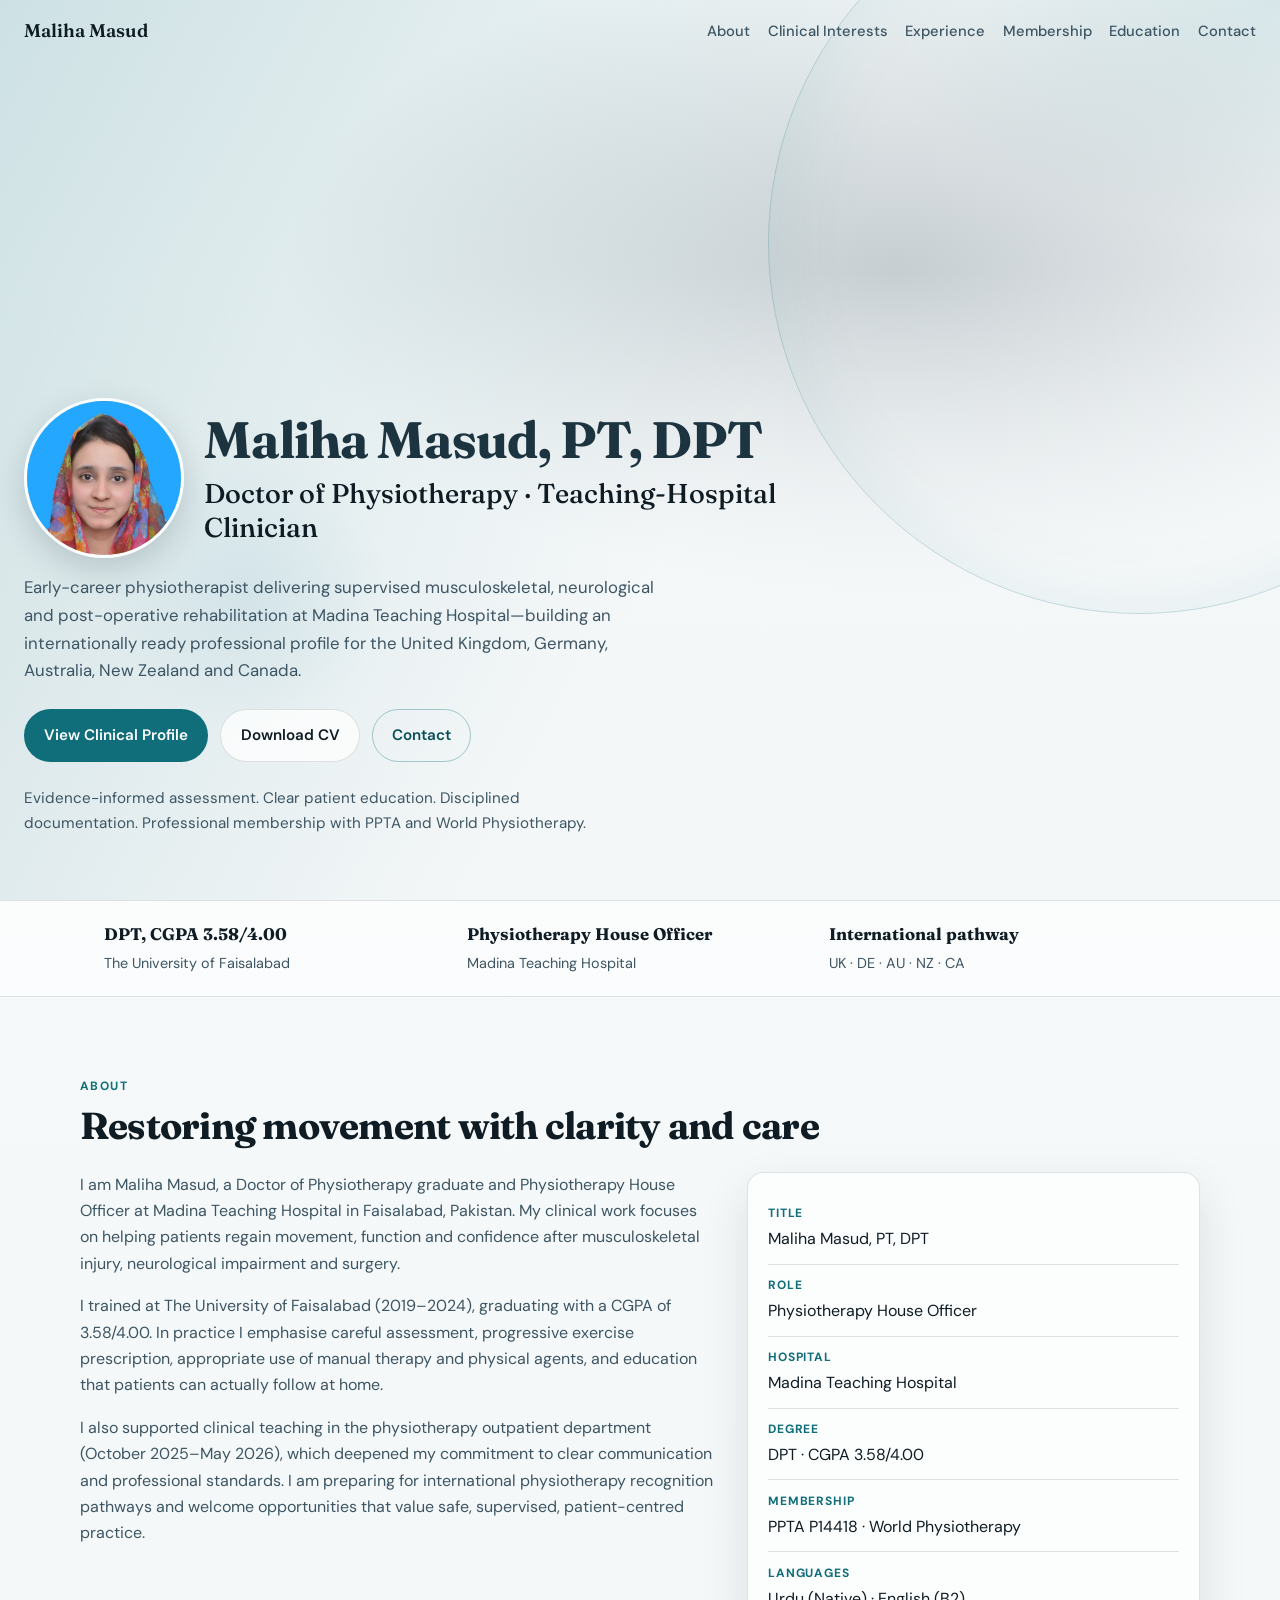
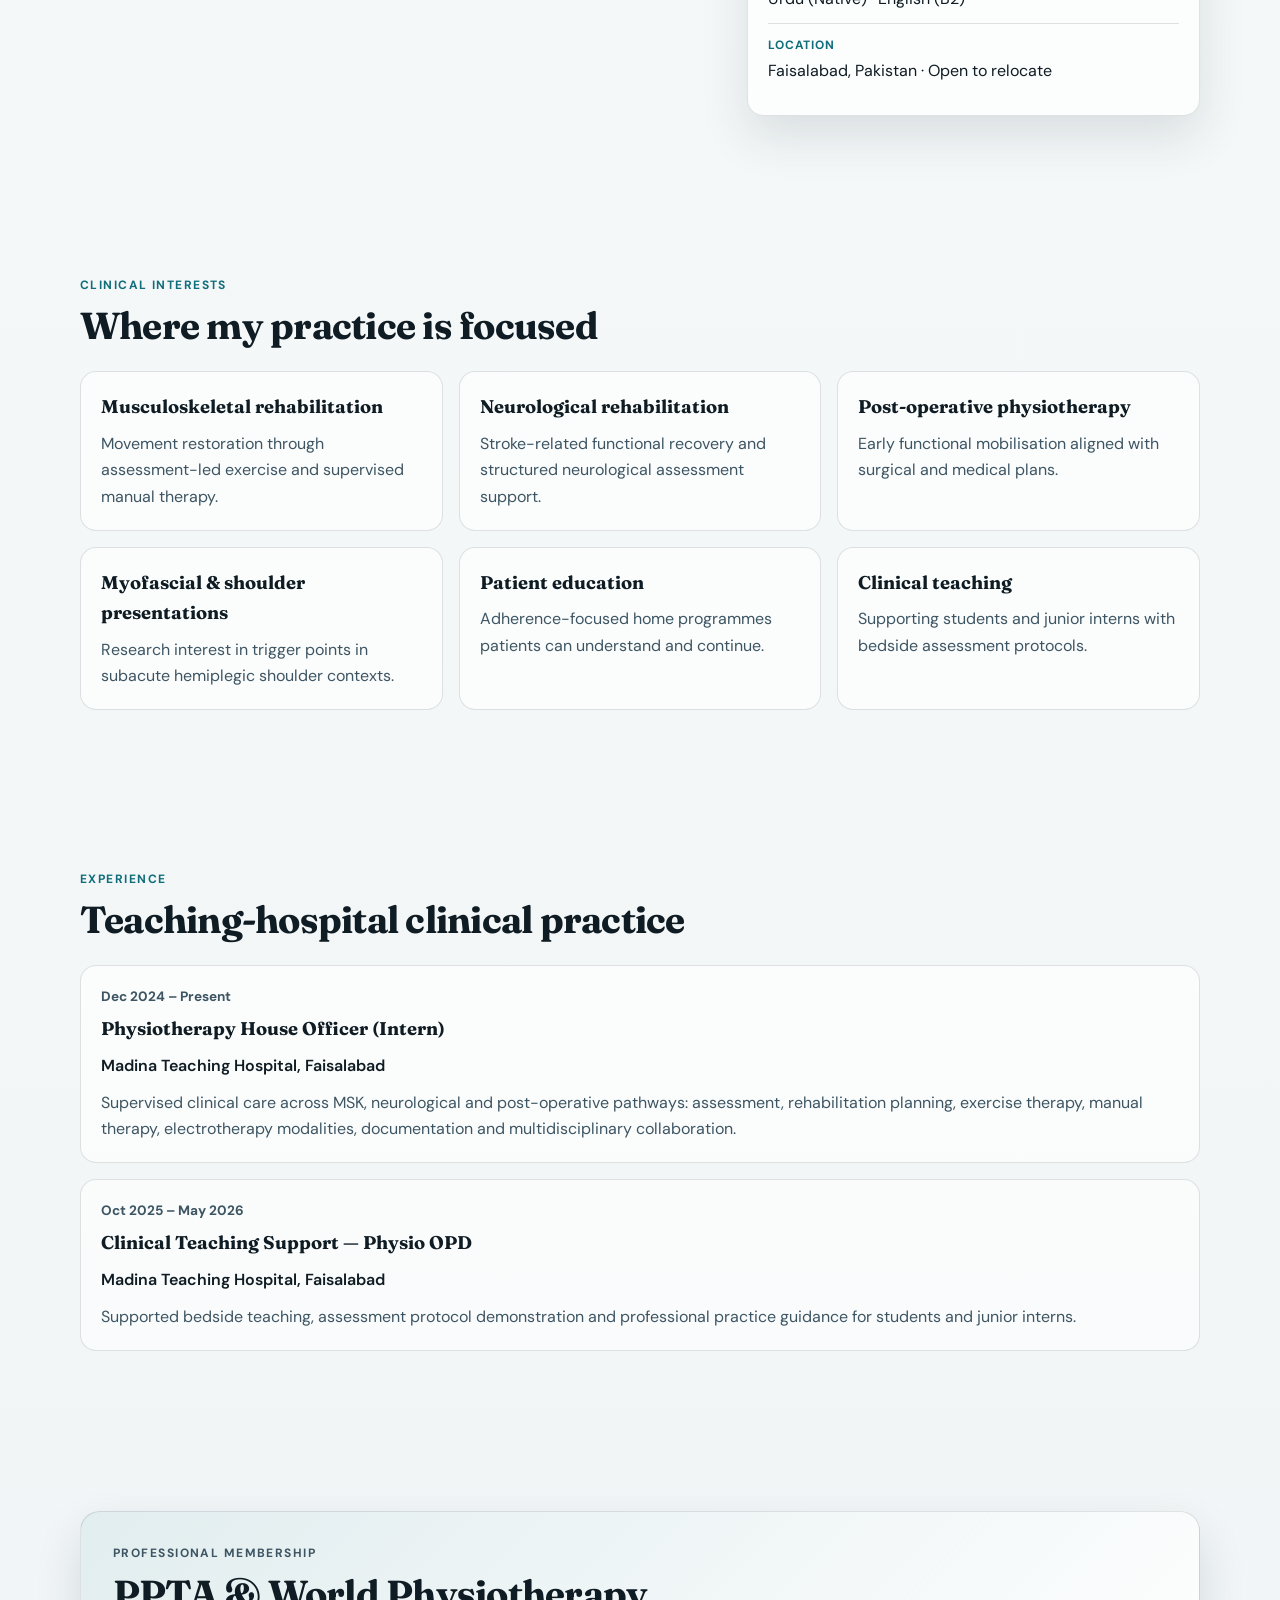
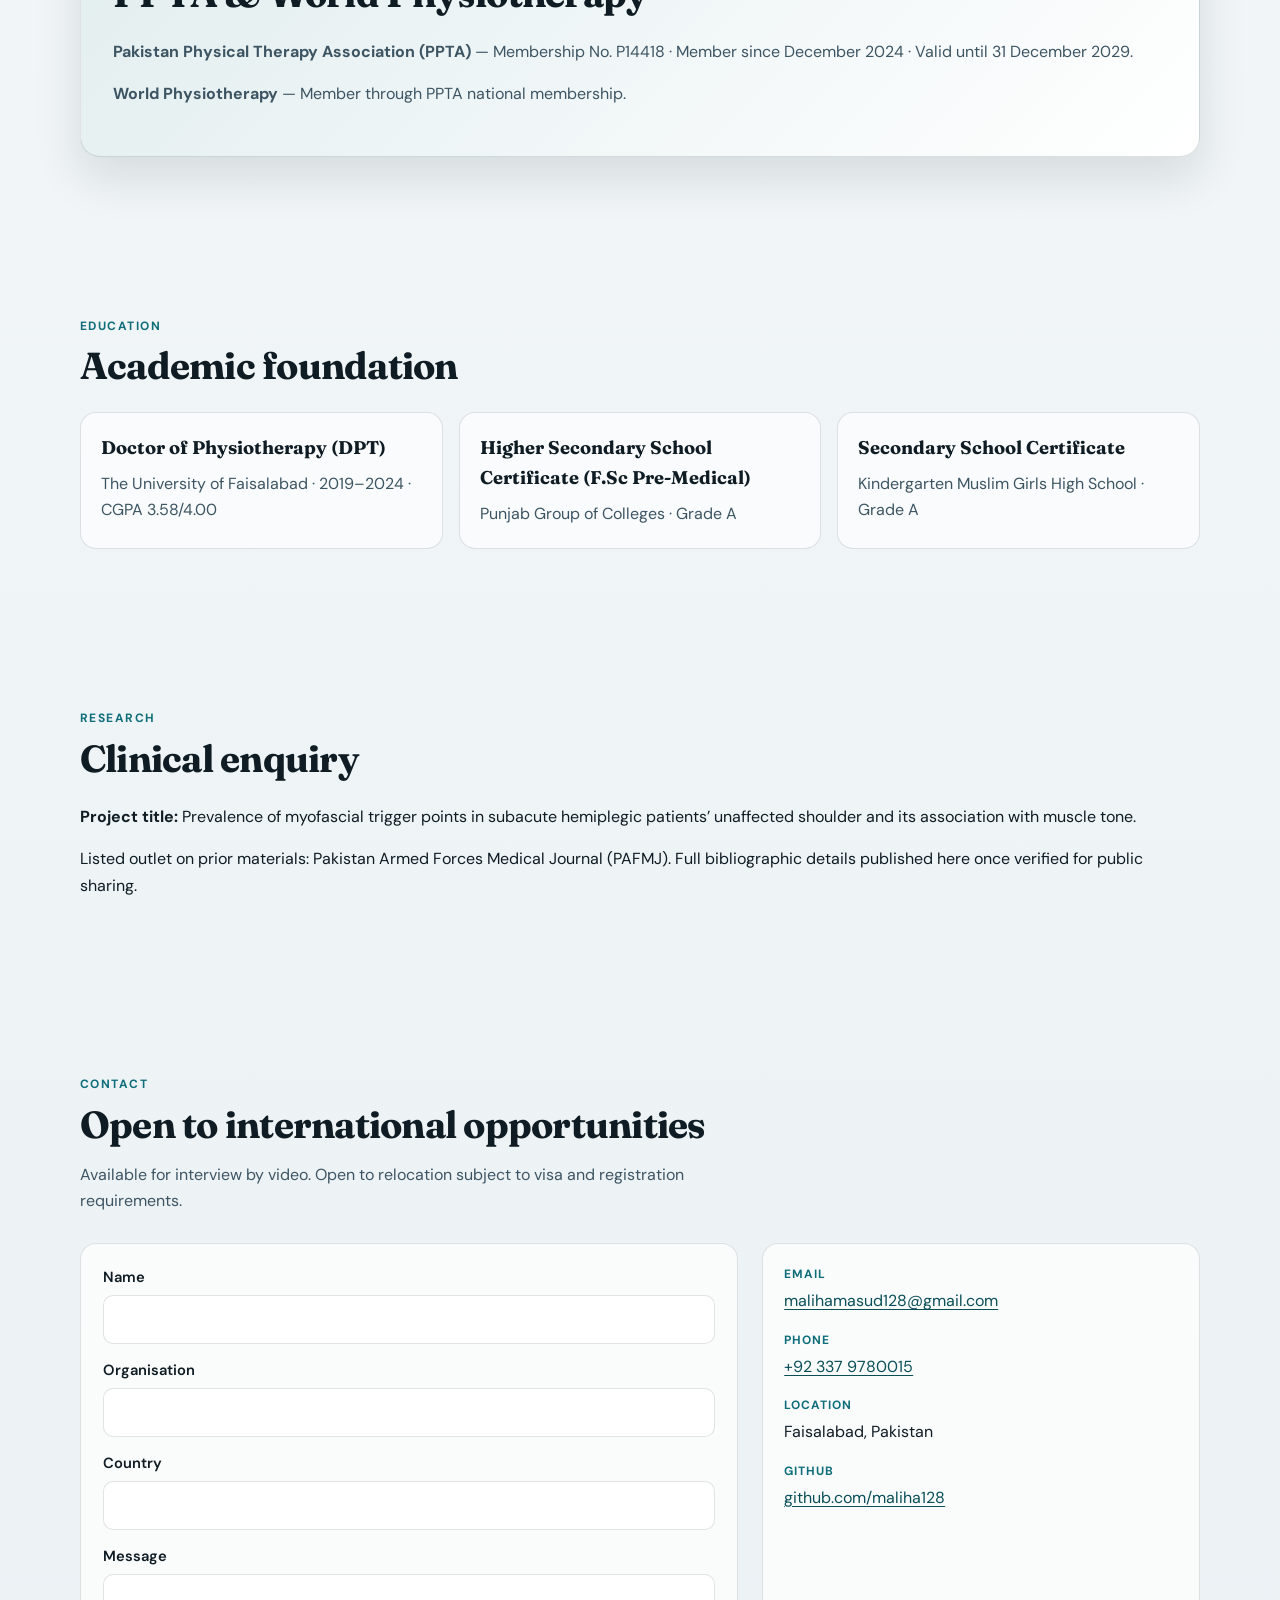
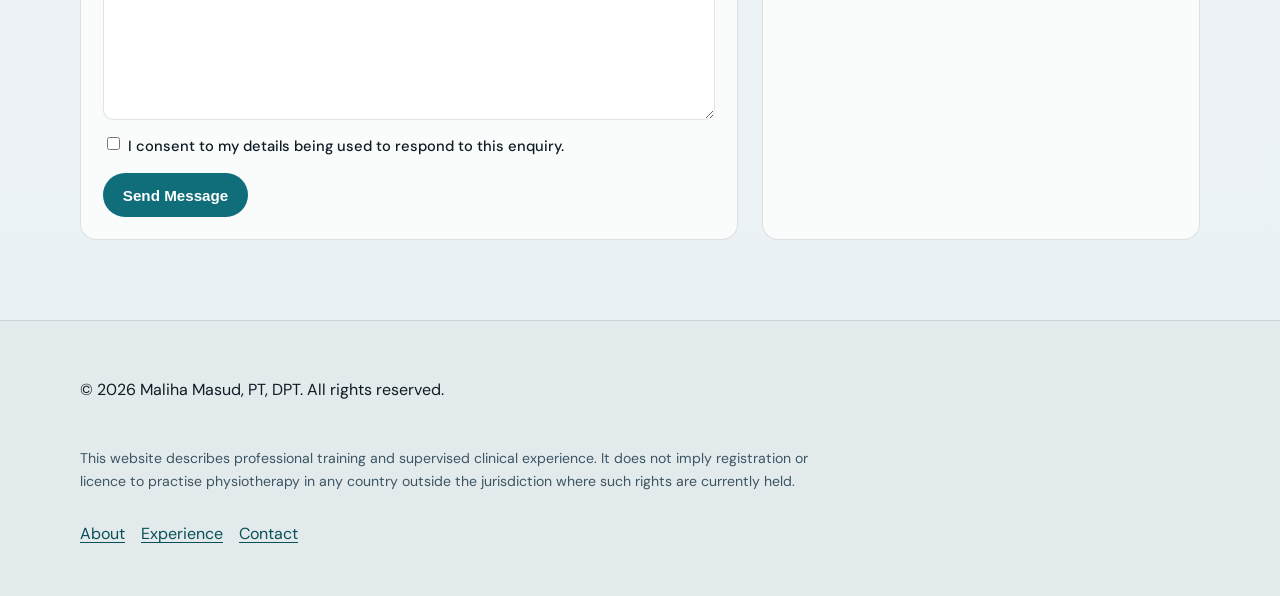
==== index.html @ 4074b3b7 "Remove Portfolio document links from the public website. Co-authored-by: Cursor <cursoragent@cursor." ====
<!DOCTYPE html>
<html lang="en">
<head>
  <meta charset="UTF-8" />
  <meta name="viewport" content="width=device-width, initial-scale=1.0, viewport-fit=cover" />
  <title>Maliha Masud, PT, DPT | Doctor of Physiotherapy</title>
  <meta name="description" content="Maliha Masud, Doctor of Physiotherapy (CGPA 3.58/4.00). Physiotherapy House Officer at Madina Teaching Hospital. MSK, neurological and post-operative rehabilitation. International registration pathway for UK, Germany, Australia, New Zealand and Canada." />
  <link rel="preconnect" href="https://fonts.googleapis.com" />
  <link rel="preconnect" href="https://fonts.gstatic.com" crossorigin />
  <link href="https://fonts.googleapis.com/css2?family=DM+Sans:ital,opsz,wght@0,9..40,400;0,9..40,500;0,9..40,600;0,9..40,700;1,9..40,400&family=Fraunces:opsz,wght@9..144,500;9..144,600;9..144,700&display=swap" rel="stylesheet" />
  <link rel="stylesheet" href="styles.css" />
</head>
<body>
  <a class="skip-link" href="#main">Skip to content</a>

  <header class="site-header" data-header>
    <a class="logo" href="#top">Maliha Masud</a>
    <nav class="nav" aria-label="Primary">
      <a href="#about">About</a>
      <a href="#interests">Clinical Interests</a>
      <a href="#experience">Experience</a>
      <a href="#membership">Membership</a>
      <a href="#education">Education</a>
      <a href="#contact">Contact</a>
    </nav>
    <button class="nav-toggle" type="button" aria-label="Open menu" aria-expanded="false" data-nav-toggle>
      <span></span><span></span>
    </button>
  </header>

  <main id="main">
    <section class="hero" id="top">
      <div class="hero-media" aria-hidden="true">
        <div class="hero-wash"></div>
        <div class="hero-arc"></div>
        <div class="hero-pulse"></div>
      </div>
      <div class="hero-content">
        <div class="hero-identity">
          <img class="hero-photo" src="assets/maliha-masud.jpg" width="160" height="160" alt="Professional portrait of Maliha Masud, PT, DPT" />
          <div>
            <p class="brand">Maliha Masud, PT, DPT</p>
            <h1>Doctor of Physiotherapy · Teaching-Hospital Clinician</h1>
          </div>
        </div>
        <p class="lede">Early-career physiotherapist delivering supervised musculoskeletal, neurological and post-operative rehabilitation at Madina Teaching Hospital—building an internationally ready professional profile for the United Kingdom, Germany, Australia, New Zealand and Canada.</p>
        <div class="hero-actions">
          <a class="btn btn-primary" href="#about">View Clinical Profile</a>
          <a class="btn btn-secondary" href="https://github.com/Maliha128/Maliha-Masud-DPT/blob/main/03-ats-resume.md" target="_blank" rel="noopener">Download CV</a>
          <a class="btn btn-ghost" href="#contact">Contact</a>
        </div>
        <p class="hero-support">Evidence-informed assessment. Clear patient education. Disciplined documentation. Professional membership with PPTA and World Physiotherapy.</p>
      </div>
    </section>

    <section class="strip" aria-label="Key credentials">
      <div class="strip-inner">
        <p><strong>DPT, CGPA 3.58/4.00</strong><span>The University of Faisalabad</span></p>
        <p><strong>Physiotherapy House Officer</strong><span>Madina Teaching Hospital</span></p>
        <p><strong>International pathway</strong><span>UK · DE · AU · NZ · CA</span></p>
      </div>
    </section>

    <section class="section about" id="about">
      <div class="section-inner">
        <p class="eyebrow">About</p>
        <h2>Restoring movement with clarity and care</h2>
        <div class="about-grid">
          <div class="about-copy reveal">
            <p>I am Maliha Masud, a Doctor of Physiotherapy graduate and Physiotherapy House Officer at Madina Teaching Hospital in Faisalabad, Pakistan. My clinical work focuses on helping patients regain movement, function and confidence after musculoskeletal injury, neurological impairment and surgery.</p>
            <p>I trained at The University of Faisalabad (2019–2024), graduating with a CGPA of 3.58/4.00. In practice I emphasise careful assessment, progressive exercise prescription, appropriate use of manual therapy and physical agents, and education that patients can actually follow at home.</p>
            <p>I also supported clinical teaching in the physiotherapy outpatient department (October 2025–May 2026), which deepened my commitment to clear communication and professional standards. I am preparing for international physiotherapy recognition pathways and welcome opportunities that value safe, supervised, patient-centred practice.</p>
          </div>
          <ul class="facts reveal">
            <li><span>Title</span> Maliha Masud, PT, DPT</li>
            <li><span>Role</span> Physiotherapy House Officer</li>
            <li><span>Hospital</span> Madina Teaching Hospital</li>
            <li><span>Degree</span> DPT · CGPA 3.58/4.00</li>
            <li><span>Membership</span> PPTA P14418 · World Physiotherapy</li>
            <li><span>Languages</span> Urdu (Native) · English (B2)</li>
            <li><span>Location</span> Faisalabad, Pakistan · Open to relocate</li>
          </ul>
        </div>
      </div>
    </section>

    <section class="section interests" id="interests">
      <div class="section-inner">
        <p class="eyebrow">Clinical Interests</p>
        <h2>Where my practice is focused</h2>
        <div class="interest-list">
          <article class="reveal"><h3>Musculoskeletal rehabilitation</h3><p>Movement restoration through assessment-led exercise and supervised manual therapy.</p></article>
          <article class="reveal"><h3>Neurological rehabilitation</h3><p>Stroke-related functional recovery and structured neurological assessment support.</p></article>
          <article class="reveal"><h3>Post-operative physiotherapy</h3><p>Early functional mobilisation aligned with surgical and medical plans.</p></article>
          <article class="reveal"><h3>Myofascial &amp; shoulder presentations</h3><p>Research interest in trigger points in subacute hemiplegic shoulder contexts.</p></article>
          <article class="reveal"><h3>Patient education</h3><p>Adherence-focused home programmes patients can understand and continue.</p></article>
          <article class="reveal"><h3>Clinical teaching</h3><p>Supporting students and junior interns with bedside assessment protocols.</p></article>
        </div>
      </div>
    </section>

    <section class="section experience" id="experience">
      <div class="section-inner">
        <p class="eyebrow">Experience</p>
        <h2>Teaching-hospital clinical practice</h2>
        <div class="timeline">
          <article class="reveal">
            <p class="when">Dec 2024 – Present</p>
            <h3>Physiotherapy House Officer (Intern)</h3>
            <p class="where">Madina Teaching Hospital, Faisalabad</p>
            <p>Supervised clinical care across MSK, neurological and post-operative pathways: assessment, rehabilitation planning, exercise therapy, manual therapy, electrotherapy modalities, documentation and multidisciplinary collaboration.</p>
          </article>
          <article class="reveal">
            <p class="when">Oct 2025 – May 2026</p>
            <h3>Clinical Teaching Support — Physio OPD</h3>
            <p class="where">Madina Teaching Hospital, Faisalabad</p>
            <p>Supported bedside teaching, assessment protocol demonstration and professional practice guidance for students and junior interns.</p>
          </article>
        </div>
      </div>
    </section>

    <section class="section membership" id="membership">
      <div class="section-inner membership-panel reveal">
        <div>
          <p class="eyebrow">Professional Membership</p>
          <h2>PPTA &amp; World Physiotherapy</h2>
          <p><strong>Pakistan Physical Therapy Association (PPTA)</strong> — Membership No. P14418 · Member since December 2024 · Valid until 31 December 2029.</p>
          <p><strong>World Physiotherapy</strong> — Member through PPTA national membership.</p>
        </div>
      </div>
    </section>

    <section class="section education" id="education">
      <div class="section-inner">
        <p class="eyebrow">Education</p>
        <h2>Academic foundation</h2>
        <div class="edu-list">
          <article class="reveal">
            <h3>Doctor of Physiotherapy (DPT)</h3>
            <p>The University of Faisalabad · 2019–2024 · CGPA 3.58/4.00</p>
          </article>
          <article class="reveal">
            <h3>Higher Secondary School Certificate (F.Sc Pre-Medical)</h3>
            <p>Punjab Group of Colleges · Grade A</p>
          </article>
          <article class="reveal">
            <h3>Secondary School Certificate</h3>
            <p>Kindergarten Muslim Girls High School · Grade A</p>
          </article>
        </div>
      </div>
    </section>

    <section class="section research" id="research">
      <div class="section-inner reveal">
        <p class="eyebrow">Research</p>
        <h2>Clinical enquiry</h2>
        <p><strong>Project title:</strong> Prevalence of myofascial trigger points in subacute hemiplegic patients’ unaffected shoulder and its association with muscle tone.</p>
        <p>Listed outlet on prior materials: Pakistan Armed Forces Medical Journal (PAFMJ). Full bibliographic details published here once verified for public sharing.</p>
      </div>
    </section>

    <section class="section contact" id="contact">
      <div class="section-inner">
        <p class="eyebrow">Contact</p>
        <h2>Open to international opportunities</h2>
        <p class="section-intro">Available for interview by video. Open to relocation subject to visa and registration requirements.</p>
        <div class="contact-layout">
          <form class="contact-form reveal" data-contact-form>
            <label>
              Name
              <input type="text" name="name" required autocomplete="name" />
            </label>
            <label>
              Organisation
              <input type="text" name="organisation" autocomplete="organization" />
            </label>
            <label>
              Country
              <input type="text" name="country" />
            </label>
            <label>
              Message
              <textarea name="message" rows="5" required></textarea>
            </label>
            <label class="consent">
              <input type="checkbox" name="consent" required />
              I consent to my details being used to respond to this enquiry.
            </label>
            <button class="btn btn-primary" type="submit">Send Message</button>
            <p class="form-note" data-form-note hidden>Opening your email client…</p>
          </form>
          <aside class="contact-aside reveal">
            <p><span>Email</span> <a href="mailto:malihamasud128@gmail.com">malihamasud128@gmail.com</a></p>
            <p><span>Phone</span> <a href="tel:+923379780015">+92 337 9780015</a></p>
            <p><span>Location</span> Faisalabad, Pakistan</p>
            <p><span>GitHub</span> <a href="https://github.com/maliha128" target="_blank" rel="noopener">github.com/maliha128</a></p>
          </aside>
        </div>
      </div>
    </section>
  </main>

  <footer class="site-footer">
    <div class="footer-inner">
      <p>© <span data-year></span> Maliha Masud, PT, DPT. All rights reserved.</p>
      <p class="disclaimer">This website describes professional training and supervised clinical experience. It does not imply registration or licence to practise physiotherapy in any country outside the jurisdiction where such rights are currently held.</p>
      <nav aria-label="Footer">
        <a href="#about">About</a>
        <a href="#experience">Experience</a>
        <a href="#contact">Contact</a>
      </nav>
    </div>
  </footer>

  <script src="script.js"></script>
</body>
</html>
---- styles.css ----
:root {
  --ink: #0f1c24;
  --ink-soft: #3d5563;
  --paper: #f4f7f8;
  --paper-2: #e6eef1;
  --teal: #0f6e7a;
  --teal-deep: #0a4f58;
  --slate: #1c3340;
  --mist: #c5dce3;
  --line: rgba(15, 28, 36, 0.12);
  --shadow: 0 20px 48px rgba(15, 40, 48, 0.12);
  --radius: 16px;
  --font-display: "Fraunces", Georgia, serif;
  --font-body: "DM Sans", system-ui, sans-serif;
  --max: 1120px;
}

*,
*::before,
*::after {
  box-sizing: border-box;
}

html {
  scroll-behavior: smooth;
  -webkit-text-size-adjust: 100%;
}

body {
  margin: 0;
  font-family: var(--font-body);
  color: var(--ink);
  background:
    radial-gradient(1100px 520px at 8% -8%, rgba(197, 220, 227, 0.85), transparent 55%),
    radial-gradient(900px 480px at 100% 0%, rgba(15, 110, 122, 0.14), transparent 48%),
    linear-gradient(180deg, #f7fafb 0%, var(--paper) 42%, #eaf1f4 100%);
  line-height: 1.65;
  overflow-x: hidden;
}

img {
  max-width: 100%;
  display: block;
}

a {
  color: var(--teal-deep);
  text-decoration-thickness: 1px;
  text-underline-offset: 0.18em;
}

.skip-link {
  position: absolute;
  left: -999px;
  top: 0;
  background: var(--ink);
  color: white;
  padding: 0.75rem 1rem;
  z-index: 1000;
}

.skip-link:focus {
  left: 1rem;
  top: 1rem;
}

.site-header {
  position: fixed;
  inset: 0 0 auto;
  z-index: 50;
  display: flex;
  align-items: center;
  justify-content: space-between;
  gap: 1rem;
  padding: 1rem 1.5rem;
  transition: background 0.3s ease, backdrop-filter 0.3s ease, border-color 0.3s ease;
  border-bottom: 1px solid transparent;
}

.site-header.is-scrolled {
  background: rgba(244, 247, 248, 0.88);
  backdrop-filter: blur(12px);
  border-bottom-color: var(--line);
}

.logo {
  font-family: var(--font-display);
  font-weight: 600;
  font-size: 1.15rem;
  color: var(--ink);
  text-decoration: none;
}

.nav {
  display: flex;
  flex-wrap: wrap;
  gap: 0.9rem 1.1rem;
}

.nav a {
  color: var(--ink-soft);
  text-decoration: none;
  font-size: 0.92rem;
  font-weight: 500;
}

.nav a:hover {
  color: var(--teal-deep);
}

.nav-toggle {
  display: none;
  width: 2.5rem;
  height: 2.5rem;
  border: 1px solid var(--line);
  border-radius: 999px;
  background: rgba(255, 255, 255, 0.7);
  padding: 0;
  cursor: pointer;
}

.nav-toggle span {
  display: block;
  width: 1rem;
  height: 2px;
  margin: 0.28rem auto;
  background: var(--ink);
}

.hero {
  position: relative;
  min-height: 100vh;
  display: grid;
  align-items: end;
  padding: 7.5rem 1.5rem 4rem;
  overflow: hidden;
}

.hero-media {
  position: absolute;
  inset: 0;
  z-index: 0;
}

.hero-wash {
  position: absolute;
  inset: 0;
  background:
    linear-gradient(120deg, rgba(15, 110, 122, 0.18), transparent 55%),
    linear-gradient(180deg, transparent 30%, rgba(244, 247, 248, 0.92) 78%, var(--paper) 100%),
    radial-gradient(ellipse 80% 60% at 70% 30%, rgba(28, 51, 64, 0.22), transparent 60%);
  animation: washShift 14s ease-in-out infinite alternate;
}

.hero-arc {
  position: absolute;
  width: 58vmax;
  height: 58vmax;
  right: -18vmax;
  top: -10vmax;
  border-radius: 50%;
  border: 1px solid rgba(15, 110, 122, 0.22);
  box-shadow: inset 0 0 80px rgba(15, 110, 122, 0.08);
  animation: arcDrift 18s ease-in-out infinite alternate;
}

.hero-pulse {
  position: absolute;
  width: 18rem;
  height: 18rem;
  left: 8%;
  bottom: 18%;
  border-radius: 50%;
  background: radial-gradient(circle, rgba(197, 220, 227, 0.55), transparent 70%);
  animation: pulseSoft 6s ease-in-out infinite;
}

.hero-content {
  position: relative;
  z-index: 1;
  max-width: 52rem;
}

.hero-identity {
  display: flex;
  align-items: center;
  gap: 1.25rem;
  margin-bottom: 1rem;
}

.hero-photo,
.about-photo {
  width: 160px;
  height: 160px;
  object-fit: cover;
  object-position: center top;
  border-radius: 50%;
  border: 3px solid rgba(255, 255, 255, 0.9);
  box-shadow: 0 12px 32px rgba(15, 40, 48, 0.18);
  flex-shrink: 0;
}

.about-photo {
  width: 220px;
  height: 220px;
  float: right;
  margin: 0 0 1rem 1.25rem;
  border-radius: 28px;
}

.brand {
  margin: 0 0 0.55rem;
  font-family: var(--font-display);
  font-size: clamp(2rem, 5vw, 3.2rem);
  font-weight: 700;
  line-height: 1.05;
  letter-spacing: -0.02em;
  color: var(--slate);
}

.hero h1 {
  margin: 0;
  font-family: var(--font-display);
  font-size: clamp(1.2rem, 2.4vw, 1.7rem);
  font-weight: 500;
  line-height: 1.25;
  color: var(--ink);
}

.lede {
  margin: 0 0 1.5rem;
  color: var(--ink-soft);
  font-size: 1.05rem;
  max-width: 40rem;
}

.hero-support {
  margin: 1.5rem 0 0;
  color: var(--ink-soft);
  font-size: 0.95rem;
  max-width: 36rem;
}

.hero-actions {
  display: flex;
  flex-wrap: wrap;
  gap: 0.75rem;
}

.btn {
  display: inline-flex;
  align-items: center;
  justify-content: center;
  padding: 0.8rem 1.2rem;
  border-radius: 999px;
  font-weight: 600;
  font-size: 0.95rem;
  text-decoration: none;
  border: 1px solid transparent;
  transition: transform 0.2s ease, background 0.2s ease, color 0.2s ease;
}

.btn:hover {
  transform: translateY(-1px);
}

.btn-primary {
  background: var(--teal);
  color: #fff;
}

.btn-primary:hover {
  background: var(--teal-deep);
  color: #fff;
}

.btn-secondary {
  background: rgba(255, 255, 255, 0.75);
  border-color: var(--line);
  color: var(--ink);
}

.btn-ghost {
  background: transparent;
  border-color: rgba(15, 110, 122, 0.35);
  color: var(--teal-deep);
}

.strip {
  border-block: 1px solid var(--line);
  background: rgba(255, 255, 255, 0.55);
}

.strip-inner {
  max-width: var(--max);
  margin: 0 auto;
  padding: 1.25rem 1.5rem;
  display: grid;
  grid-template-columns: repeat(3, 1fr);
  gap: 1rem;
}

.strip p {
  margin: 0;
  display: grid;
  gap: 0.2rem;
}

.strip strong {
  font-family: var(--font-display);
  font-size: 1.05rem;
}

.strip span {
  color: var(--ink-soft);
  font-size: 0.9rem;
}

.section {
  padding: 5rem 1.5rem;
}

.section-inner {
  max-width: var(--max);
  margin: 0 auto;
}

.eyebrow {
  margin: 0 0 0.5rem;
  text-transform: uppercase;
  letter-spacing: 0.12em;
  font-size: 0.75rem;
  font-weight: 700;
  color: var(--teal);
}

.section h2 {
  margin: 0 0 1.5rem;
  font-family: var(--font-display);
  font-size: clamp(1.7rem, 3vw, 2.35rem);
  line-height: 1.15;
  letter-spacing: -0.02em;
}

.section-intro {
  margin: -0.5rem 0 1.75rem;
  color: var(--ink-soft);
  max-width: 40rem;
}

.about-grid {
  display: grid;
  grid-template-columns: 1.4fr 1fr;
  gap: 2rem;
}

.about-copy p {
  margin: 0 0 1rem;
  color: var(--ink-soft);
}

.facts {
  list-style: none;
  margin: 0;
  padding: 1.25rem;
  border: 1px solid var(--line);
  border-radius: var(--radius);
  background: rgba(255, 255, 255, 0.7);
  box-shadow: var(--shadow);
}

.facts li {
  display: grid;
  gap: 0.15rem;
  padding: 0.7rem 0;
  border-bottom: 1px solid var(--line);
}

.facts li:last-child {
  border-bottom: 0;
}

.facts span {
  font-size: 0.75rem;
  text-transform: uppercase;
  letter-spacing: 0.08em;
  color: var(--teal);
  font-weight: 700;
}

.interest-list,
.edu-list {
  display: grid;
  grid-template-columns: repeat(3, 1fr);
  gap: 1rem;
}

.interest-list article,
.edu-list article,
.timeline article {
  padding: 1.25rem;
  border: 1px solid var(--line);
  border-radius: var(--radius);
  background: rgba(255, 255, 255, 0.62);
}

.interest-list h3,
.edu-list h3,
.timeline h3 {
  margin: 0 0 0.5rem;
  font-family: var(--font-display);
  font-size: 1.15rem;
}

.interest-list p,
.edu-list p,
.timeline p {
  margin: 0;
  color: var(--ink-soft);
}

.timeline {
  display: grid;
  gap: 1rem;
}

.when {
  font-size: 0.85rem;
  font-weight: 700;
  color: var(--teal);
  margin-bottom: 0.35rem !important;
}

.where {
  margin-bottom: 0.65rem !important;
  font-weight: 600;
  color: var(--ink) !important;
}

.membership-panel {
  padding: 2rem;
  border-radius: calc(var(--radius) + 4px);
  background:
    linear-gradient(135deg, rgba(15, 110, 122, 0.12), rgba(255, 255, 255, 0.75)),
    #fff;
  border: 1px solid var(--line);
  box-shadow: var(--shadow);
}

.membership-panel p {
  color: var(--ink-soft);
}

.portfolio-grid {
  list-style: none;
  margin: 0;
  padding: 0;
  display: grid;
  grid-template-columns: repeat(3, 1fr);
  gap: 0.85rem;
}

.portfolio-grid a {
  display: block;
  padding: 1rem 1.1rem;
  border-radius: 12px;
  border: 1px solid var(--line);
  background: rgba(255, 255, 255, 0.7);
  text-decoration: none;
  color: var(--ink);
  font-weight: 600;
  transition: border-color 0.2s ease, transform 0.2s ease;
}

.portfolio-grid a:hover {
  border-color: rgba(15, 110, 122, 0.45);
  transform: translateY(-2px);
}

.contact-layout {
  display: grid;
  grid-template-columns: 1.2fr 0.8fr;
  gap: 1.5rem;
}

.contact-form,
.contact-aside {
  padding: 1.35rem;
  border: 1px solid var(--line);
  border-radius: var(--radius);
  background: rgba(255, 255, 255, 0.72);
}

.contact-form label {
  display: grid;
  gap: 0.35rem;
  margin-bottom: 0.9rem;
  font-weight: 600;
  font-size: 0.92rem;
}

.contact-form input,
.contact-form textarea {
  width: 100%;
  border: 1px solid var(--line);
  border-radius: 10px;
  padding: 0.7rem 0.8rem;
  font: inherit;
  background: #fff;
}

.consent {
  display: flex !important;
  align-items: flex-start;
  gap: 0.55rem;
  font-weight: 500 !important;
}

.consent input {
  width: auto;
  margin-top: 0.2rem;
}

.form-note {
  margin: 0.75rem 0 0;
  color: var(--teal-deep);
  font-size: 0.9rem;
}

.contact-aside p {
  margin: 0 0 1rem;
  display: grid;
  gap: 0.2rem;
}

.contact-aside span {
  font-size: 0.75rem;
  text-transform: uppercase;
  letter-spacing: 0.08em;
  color: var(--teal);
  font-weight: 700;
}

.site-footer {
  padding: 2.5rem 1.5rem 3rem;
  border-top: 1px solid var(--line);
  background: rgba(28, 51, 64, 0.04);
}

.footer-inner {
  max-width: var(--max);
  margin: 0 auto;
  display: grid;
  gap: 0.85rem;
}

.footer-inner nav {
  display: flex;
  flex-wrap: wrap;
  gap: 1rem;
}

.disclaimer {
  color: var(--ink-soft);
  font-size: 0.88rem;
  max-width: 48rem;
}

.reveal {
  opacity: 0;
  transform: translateY(16px);
  transition: opacity 0.7s ease, transform 0.7s ease;
}

.reveal.is-visible {
  opacity: 1;
  transform: none;
}

@keyframes washShift {
  from { filter: saturate(1); }
  to { filter: saturate(1.15); }
}

@keyframes arcDrift {
  from { transform: translate3d(0, 0, 0) rotate(0deg); }
  to { transform: translate3d(-2%, 3%, 0) rotate(8deg); }
}

@keyframes pulseSoft {
  0%, 100% { transform: scale(1); opacity: 0.7; }
  50% { transform: scale(1.08); opacity: 1; }
}

@media (max-width: 900px) {
  .site-header {
    padding: 0.85rem 1rem;
  }

  .logo {
    font-size: 1.05rem;
  }

  .nav-toggle {
    display: inline-block;
  }

  .nav {
    position: absolute;
    top: calc(100% + 0.35rem);
    right: 0.75rem;
    left: 0.75rem;
    display: none;
    flex-direction: column;
    gap: 0.15rem;
    padding: 0.75rem;
    border-radius: 14px;
    background: rgba(255, 255, 255, 0.98);
    border: 1px solid var(--line);
    box-shadow: var(--shadow);
  }

  .nav.is-open {
    display: flex;
  }

  .nav a {
    padding: 0.75rem 0.85rem;
    border-radius: 10px;
    font-size: 1rem;
  }

  .nav a:active {
    background: rgba(15, 110, 122, 0.08);
  }

  .hero {
    min-height: auto;
    padding: 5.5rem 1rem 2.5rem;
    align-items: start;
  }

  .hero-identity {
    flex-direction: column;
    align-items: flex-start;
    gap: 1rem;
  }

  .hero-photo {
    width: 112px;
    height: 112px;
  }

  .brand {
    font-size: clamp(1.7rem, 8vw, 2.4rem);
  }

  .hero h1 {
    font-size: 1.15rem;
  }

  .lede,
  .hero-support,
  .section-intro {
    font-size: 0.98rem;
  }

  .hero-actions {
    width: 100%;
  }

  .hero-actions .btn {
    width: 100%;
  }

  .strip-inner,
  .about-grid,
  .interest-list,
  .edu-list,
  .portfolio-grid,
  .contact-layout {
    grid-template-columns: 1fr;
  }

  .strip-inner {
    padding: 1rem;
    gap: 0.85rem;
  }

  .section {
    padding: 3.25rem 1rem;
  }

  .section h2 {
    font-size: clamp(1.45rem, 6vw, 1.9rem);
  }

  .about-photo {
    float: none;
    display: block;
    margin: 0 0 1.25rem;
    width: 148px;
    height: 148px;
    border-radius: 22px;
  }

  .facts,
  .interest-list article,
  .edu-list article,
  .timeline article,
  .contact-form,
  .contact-aside,
  .membership-panel {
    padding: 1rem;
  }

  .portfolio-grid a {
    padding: 0.95rem 1rem;
  }

  .site-footer {
    padding: 2rem 1rem 2.5rem;
  }

  .footer-inner nav {
    gap: 0.75rem 1rem;
  }
}

@media (max-width: 480px) {
  .hero {
    padding-top: 5rem;
  }

  .hero-pulse {
    width: 10rem;
    height: 10rem;
    left: -1rem;
    bottom: 8%;
  }

  .btn {
    padding: 0.85rem 1rem;
  }

  .consent {
    font-size: 0.88rem;
  }
}

@media (prefers-reduced-motion: reduce) {
  html {
    scroll-behavior: auto;
  }

  .hero-wash,
  .hero-arc,
  .hero-pulse,
  .reveal {
    animation: none !important;
    transition: none !important;
  }

  .reveal {
    opacity: 1;
    transform: none;
  }
}
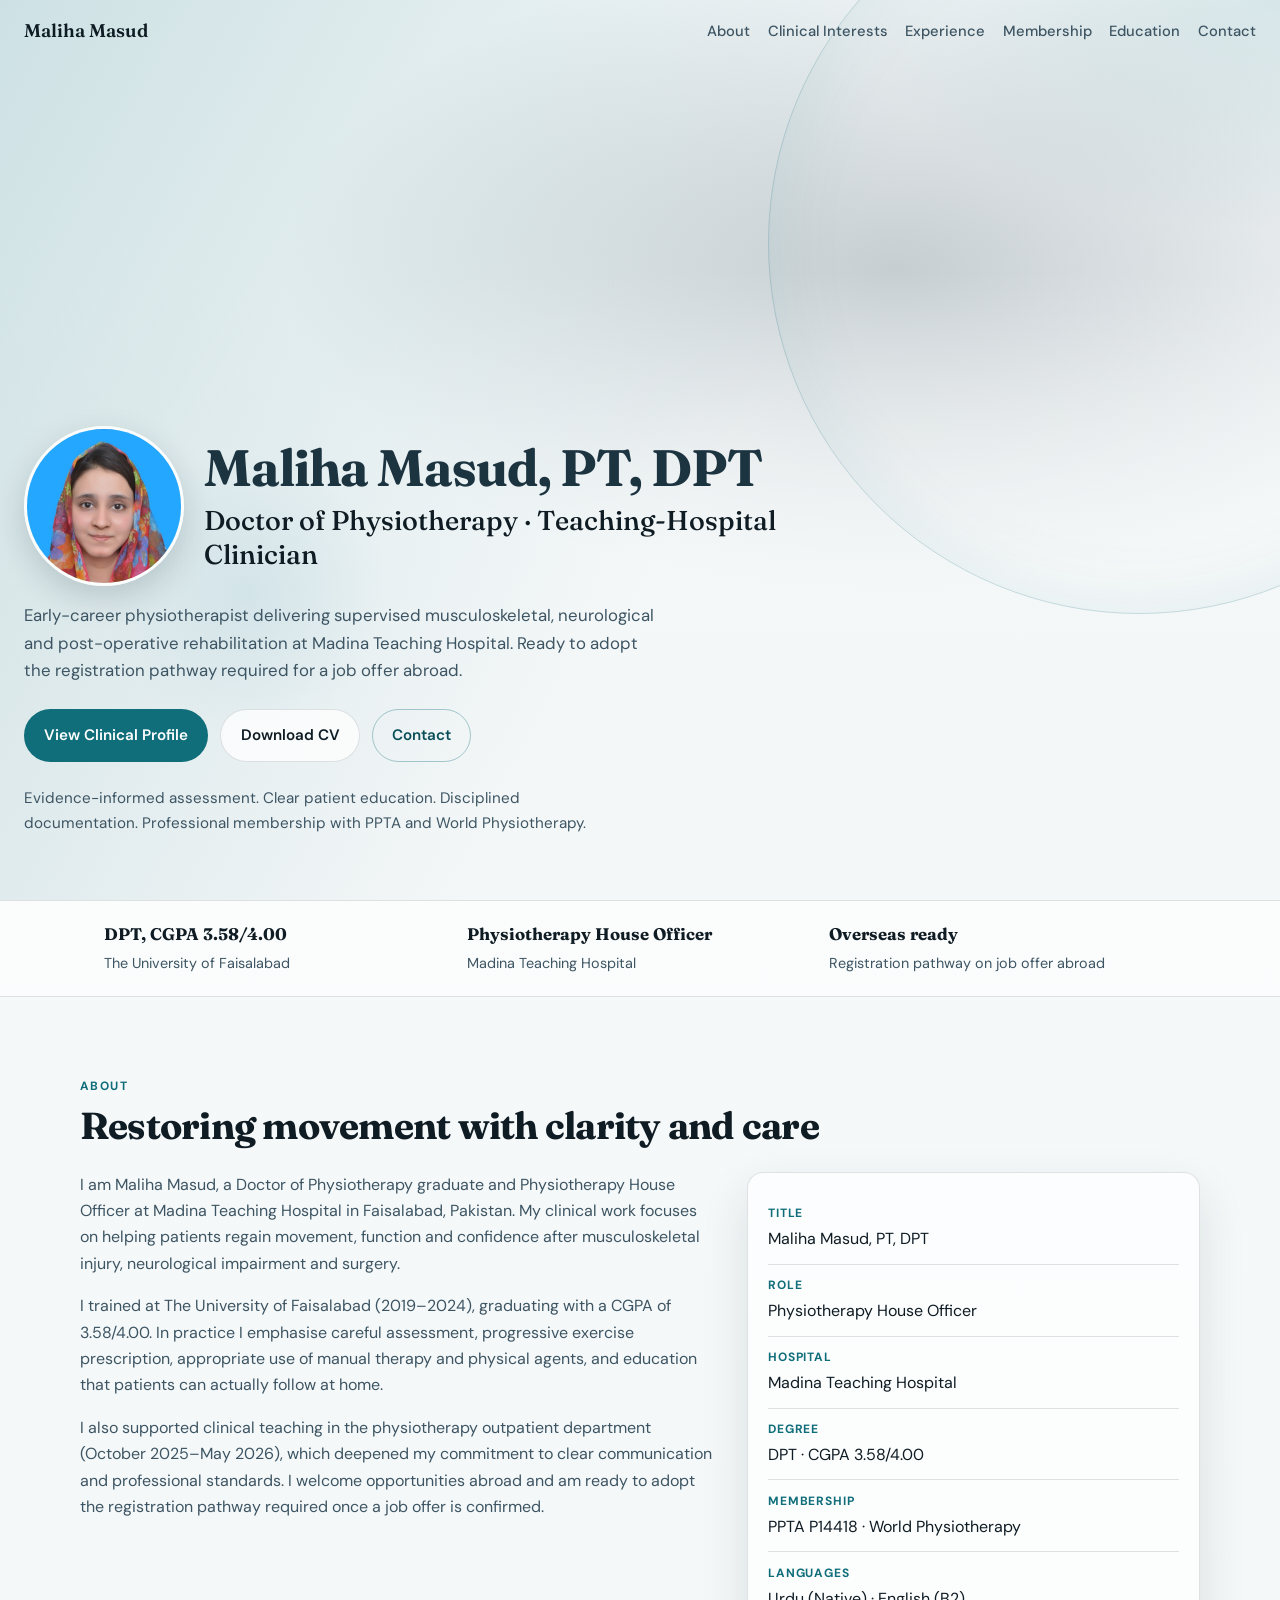
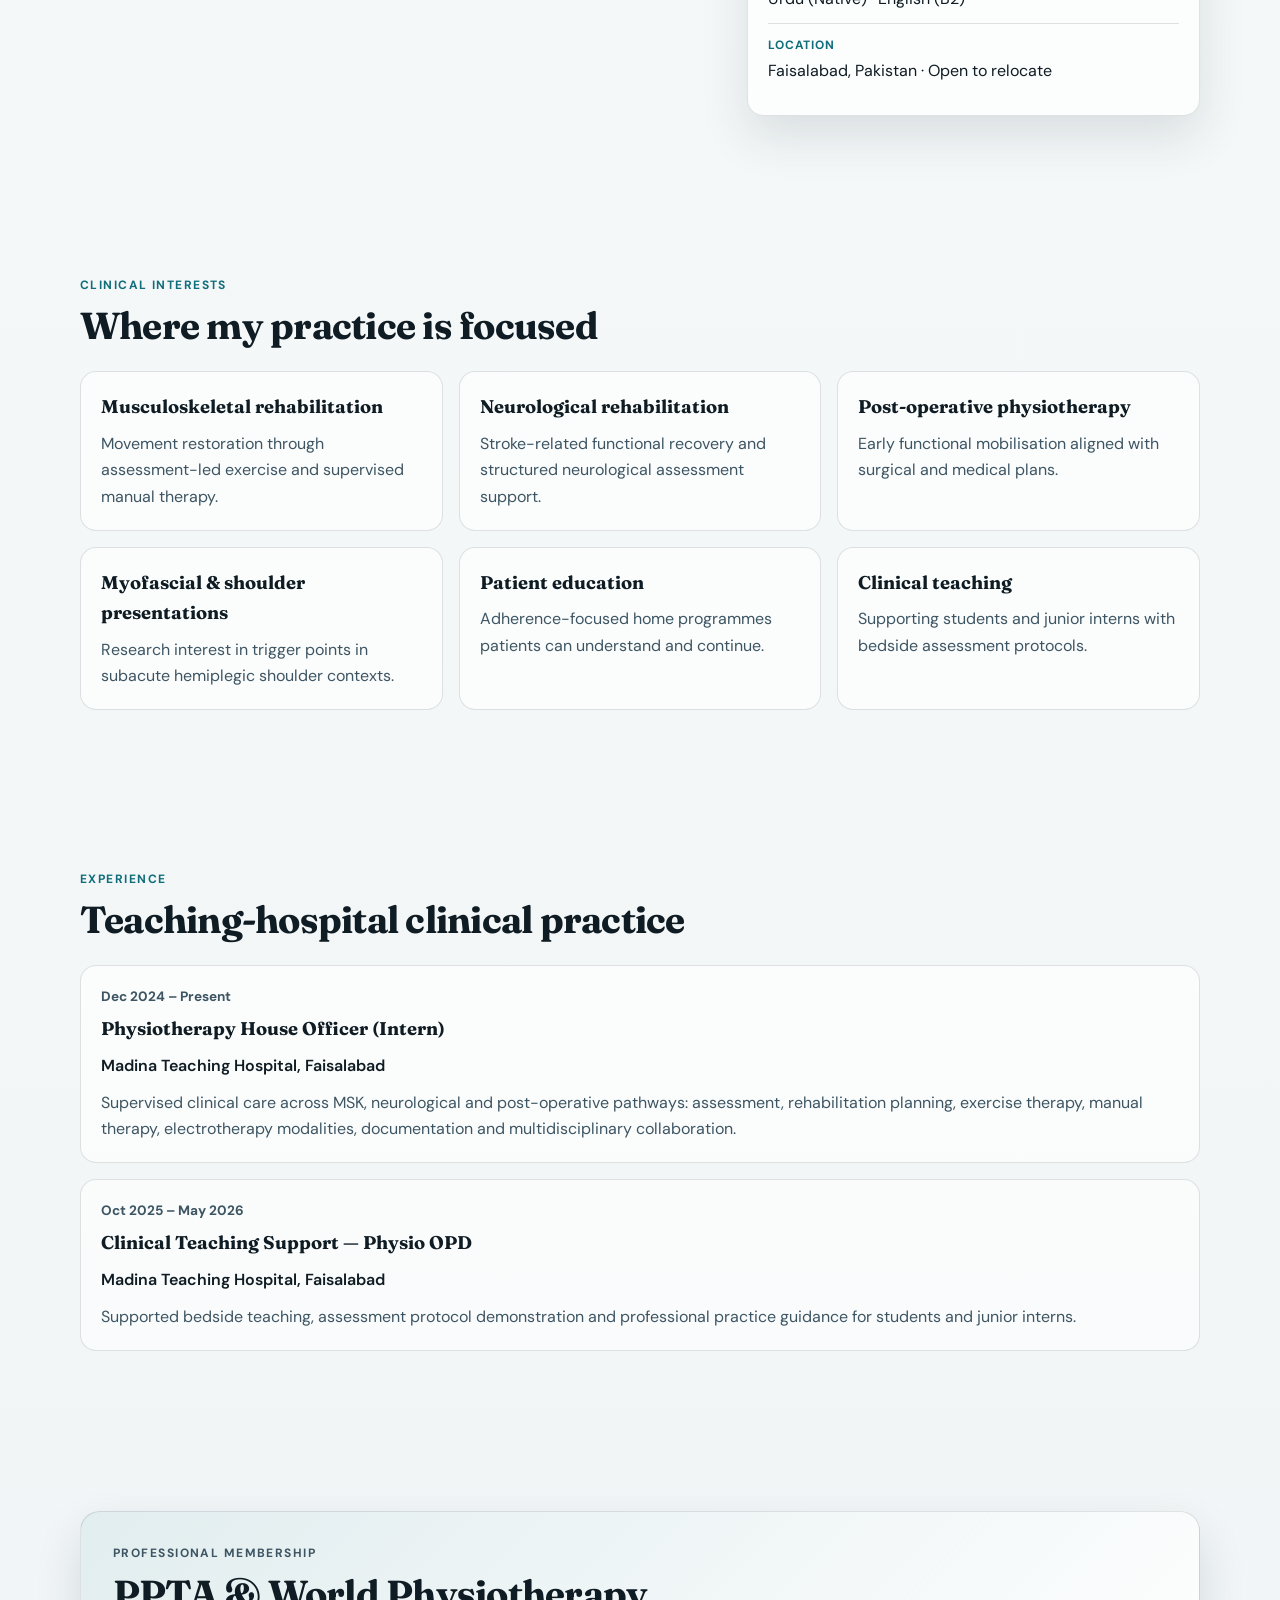
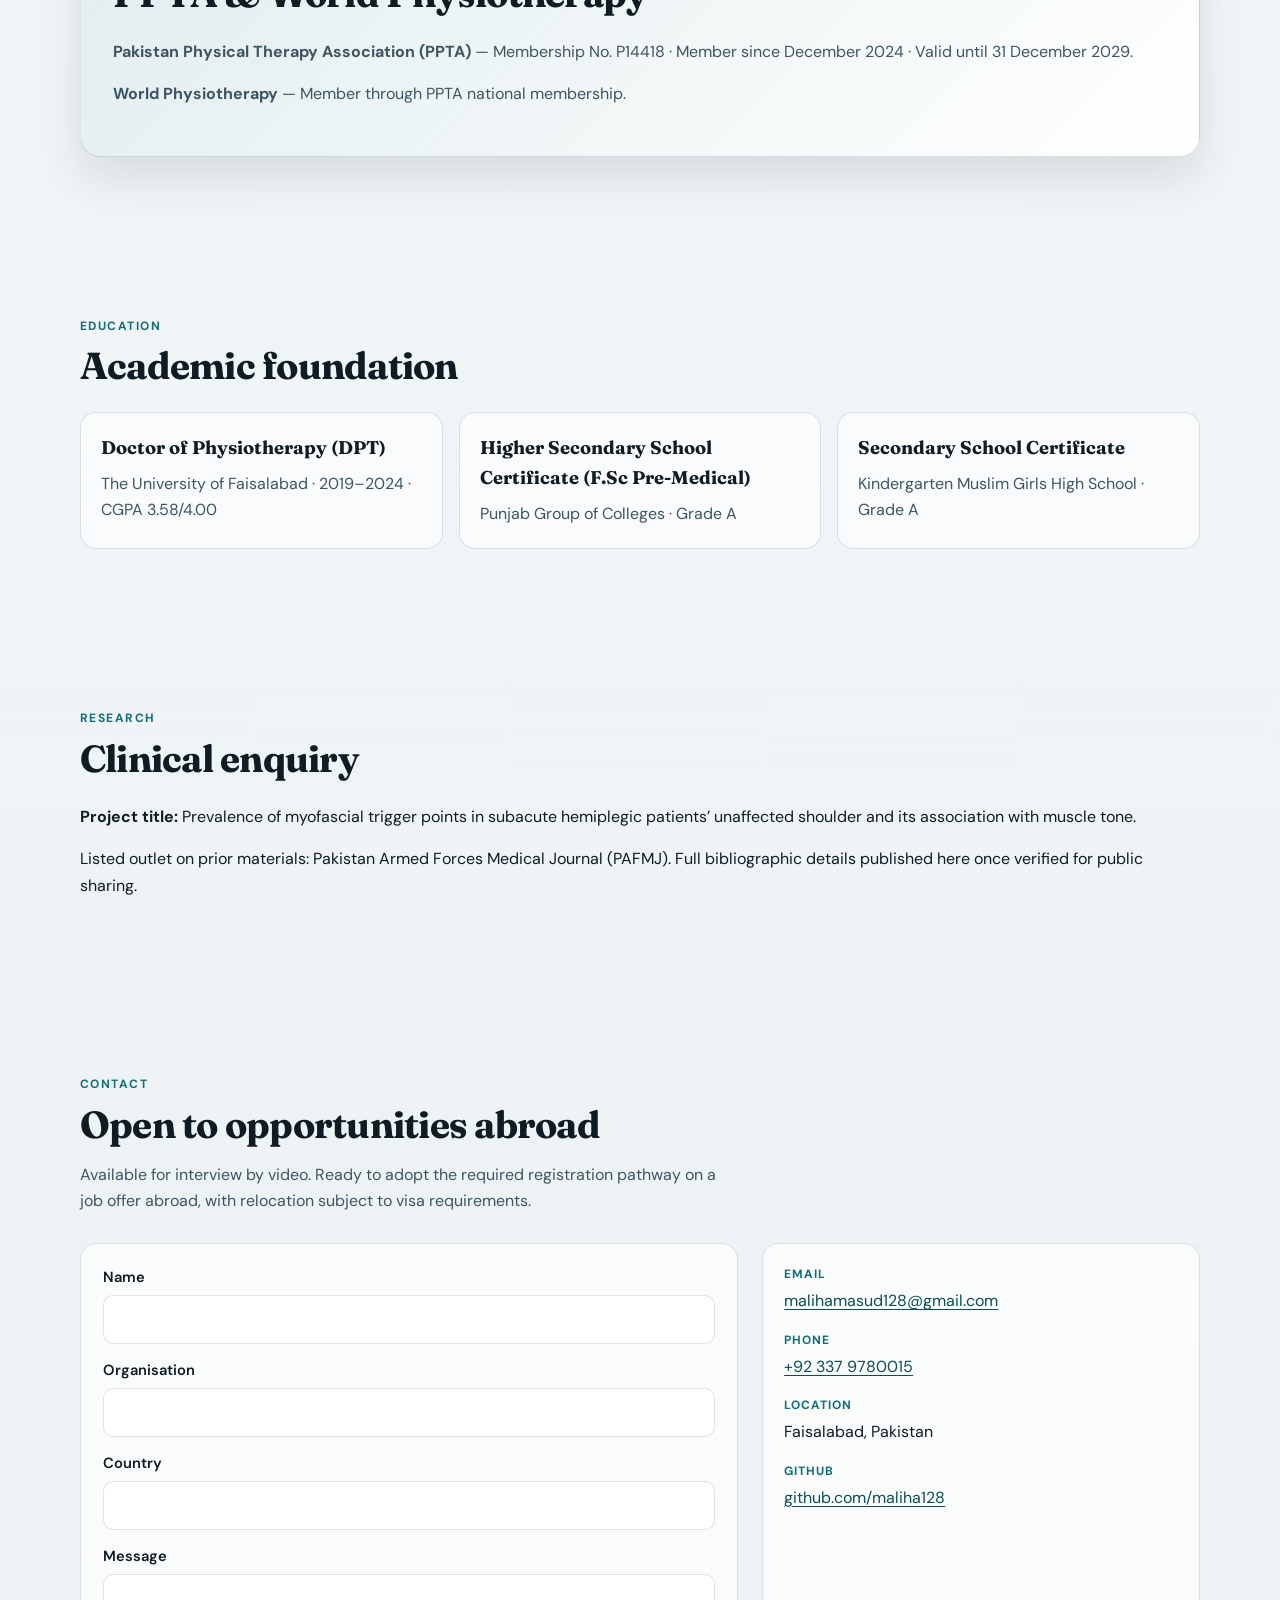
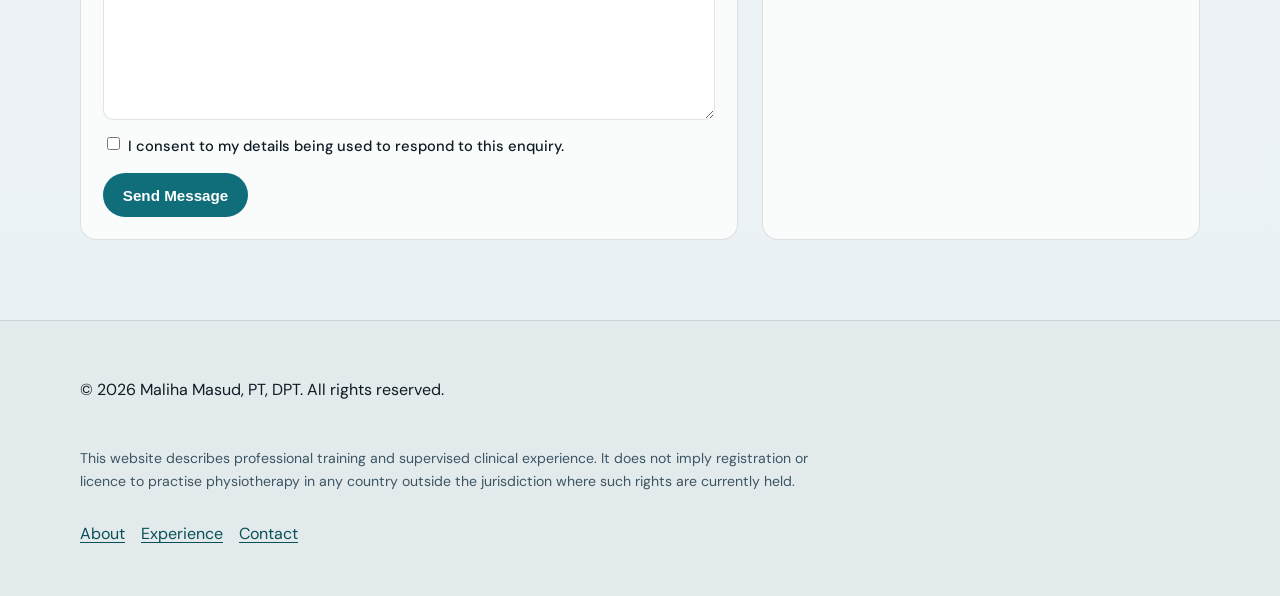
==== commit 53cf5398: "Replace country-specific pathway wording with job-offer registration readiness. Co-authored-by: Curs" ====
--- a/index.html
+++ b/index.html
@@ -4,7 +4,7 @@
   <meta charset="UTF-8" />
   <meta name="viewport" content="width=device-width, initial-scale=1.0, viewport-fit=cover" />
   <title>Maliha Masud, PT, DPT | Doctor of Physiotherapy</title>
-  <meta name="description" content="Maliha Masud, Doctor of Physiotherapy (CGPA 3.58/4.00). Physiotherapy House Officer at Madina Teaching Hospital. MSK, neurological and post-operative rehabilitation. International registration pathway for UK, Germany, Australia, New Zealand and Canada." />
+  <meta name="description" content="Maliha Masud, Doctor of Physiotherapy (CGPA 3.58/4.00). Physiotherapy House Officer at Madina Teaching Hospital. MSK, neurological and post-operative rehabilitation. Ready to adopt the required registration pathway on a job offer abroad." />
   <link rel="preconnect" href="https://fonts.googleapis.com" />
   <link rel="preconnect" href="https://fonts.gstatic.com" crossorigin />
   <link href="https://fonts.googleapis.com/css2?family=DM+Sans:ital,opsz,wght@0,9..40,400;0,9..40,500;0,9..40,600;0,9..40,700;1,9..40,400&family=Fraunces:opsz,wght@9..144,500;9..144,600;9..144,700&display=swap" rel="stylesheet" />
@@ -43,10 +43,10 @@
             <h1>Doctor of Physiotherapy · Teaching-Hospital Clinician</h1>
           </div>
         </div>
-        <p class="lede">Early-career physiotherapist delivering supervised musculoskeletal, neurological and post-operative rehabilitation at Madina Teaching Hospital—building an internationally ready professional profile for the United Kingdom, Germany, Australia, New Zealand and Canada.</p>
+        <p class="lede">Early-career physiotherapist delivering supervised musculoskeletal, neurological and post-operative rehabilitation at Madina Teaching Hospital. Ready to adopt the registration pathway required for a job offer abroad.</p>
         <div class="hero-actions">
           <a class="btn btn-primary" href="#about">View Clinical Profile</a>
-          <a class="btn btn-secondary" href="https://github.com/Maliha128/Maliha-Masud-DPT/blob/main/03-ats-resume.md" target="_blank" rel="noopener">Download CV</a>
+          <a class="btn btn-secondary" href="assets/Maliha_Masud_DPT_Physiotherapist_CV.pdf" download="Maliha_Masud_DPT_Physiotherapist_CV.pdf">Download CV</a>
           <a class="btn btn-ghost" href="#contact">Contact</a>
         </div>
         <p class="hero-support">Evidence-informed assessment. Clear patient education. Disciplined documentation. Professional membership with PPTA and World Physiotherapy.</p>
@@ -57,7 +57,7 @@
       <div class="strip-inner">
         <p><strong>DPT, CGPA 3.58/4.00</strong><span>The University of Faisalabad</span></p>
         <p><strong>Physiotherapy House Officer</strong><span>Madina Teaching Hospital</span></p>
-        <p><strong>International pathway</strong><span>UK · DE · AU · NZ · CA</span></p>
+        <p><strong>Overseas ready</strong><span>Registration pathway on job offer abroad</span></p>
       </div>
     </section>
 
@@ -69,7 +69,7 @@
           <div class="about-copy reveal">
             <p>I am Maliha Masud, a Doctor of Physiotherapy graduate and Physiotherapy House Officer at Madina Teaching Hospital in Faisalabad, Pakistan. My clinical work focuses on helping patients regain movement, function and confidence after musculoskeletal injury, neurological impairment and surgery.</p>
             <p>I trained at The University of Faisalabad (2019–2024), graduating with a CGPA of 3.58/4.00. In practice I emphasise careful assessment, progressive exercise prescription, appropriate use of manual therapy and physical agents, and education that patients can actually follow at home.</p>
-            <p>I also supported clinical teaching in the physiotherapy outpatient department (October 2025–May 2026), which deepened my commitment to clear communication and professional standards. I am preparing for international physiotherapy recognition pathways and welcome opportunities that value safe, supervised, patient-centred practice.</p>
+            <p>I also supported clinical teaching in the physiotherapy outpatient department (October 2025–May 2026), which deepened my commitment to clear communication and professional standards. I welcome opportunities abroad and am ready to adopt the registration pathway required once a job offer is confirmed.</p>
           </div>
           <ul class="facts reveal">
             <li><span>Title</span> Maliha Masud, PT, DPT</li>
@@ -164,8 +164,8 @@
     <section class="section contact" id="contact">
       <div class="section-inner">
         <p class="eyebrow">Contact</p>
-        <h2>Open to international opportunities</h2>
-        <p class="section-intro">Available for interview by video. Open to relocation subject to visa and registration requirements.</p>
+        <h2>Open to opportunities abroad</h2>
+        <p class="section-intro">Available for interview by video. Ready to adopt the required registration pathway on a job offer abroad, with relocation subject to visa requirements.</p>
         <div class="contact-layout">
           <form class="contact-form reveal" data-contact-form>
             <label>
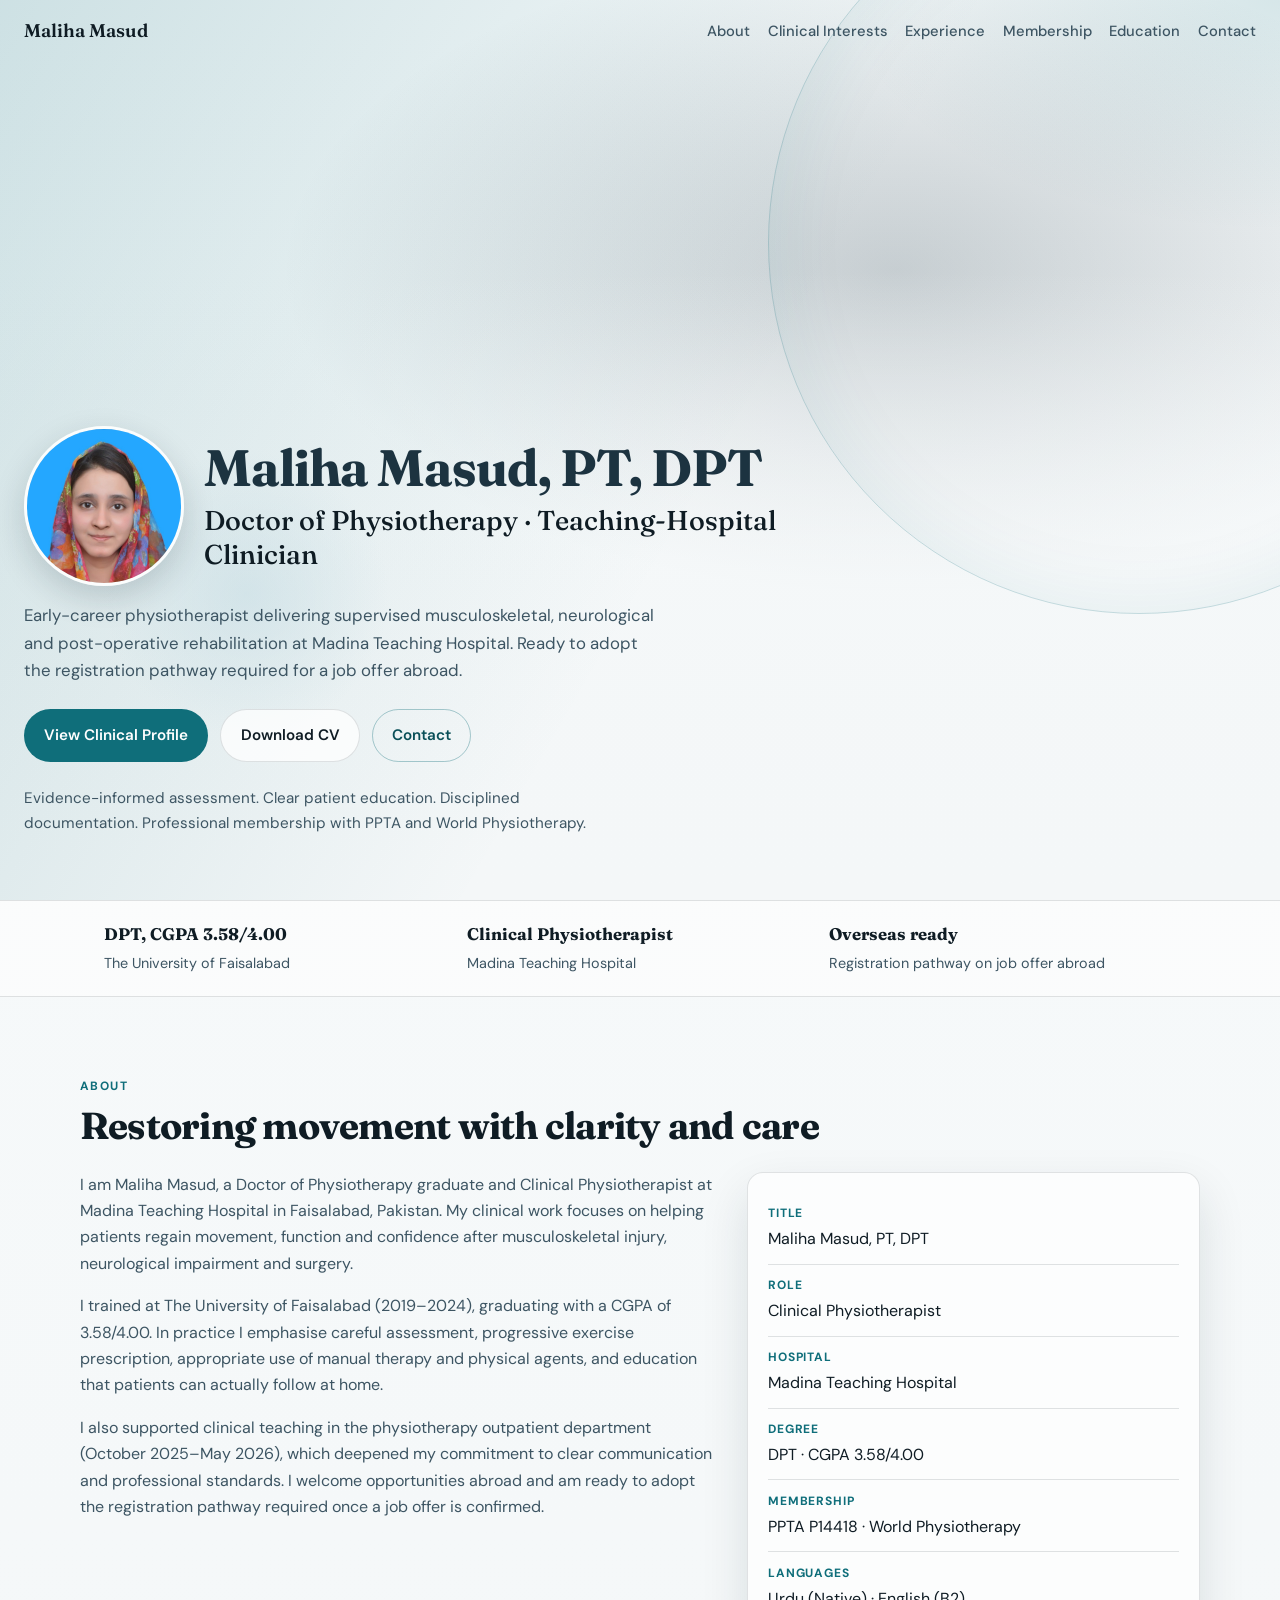
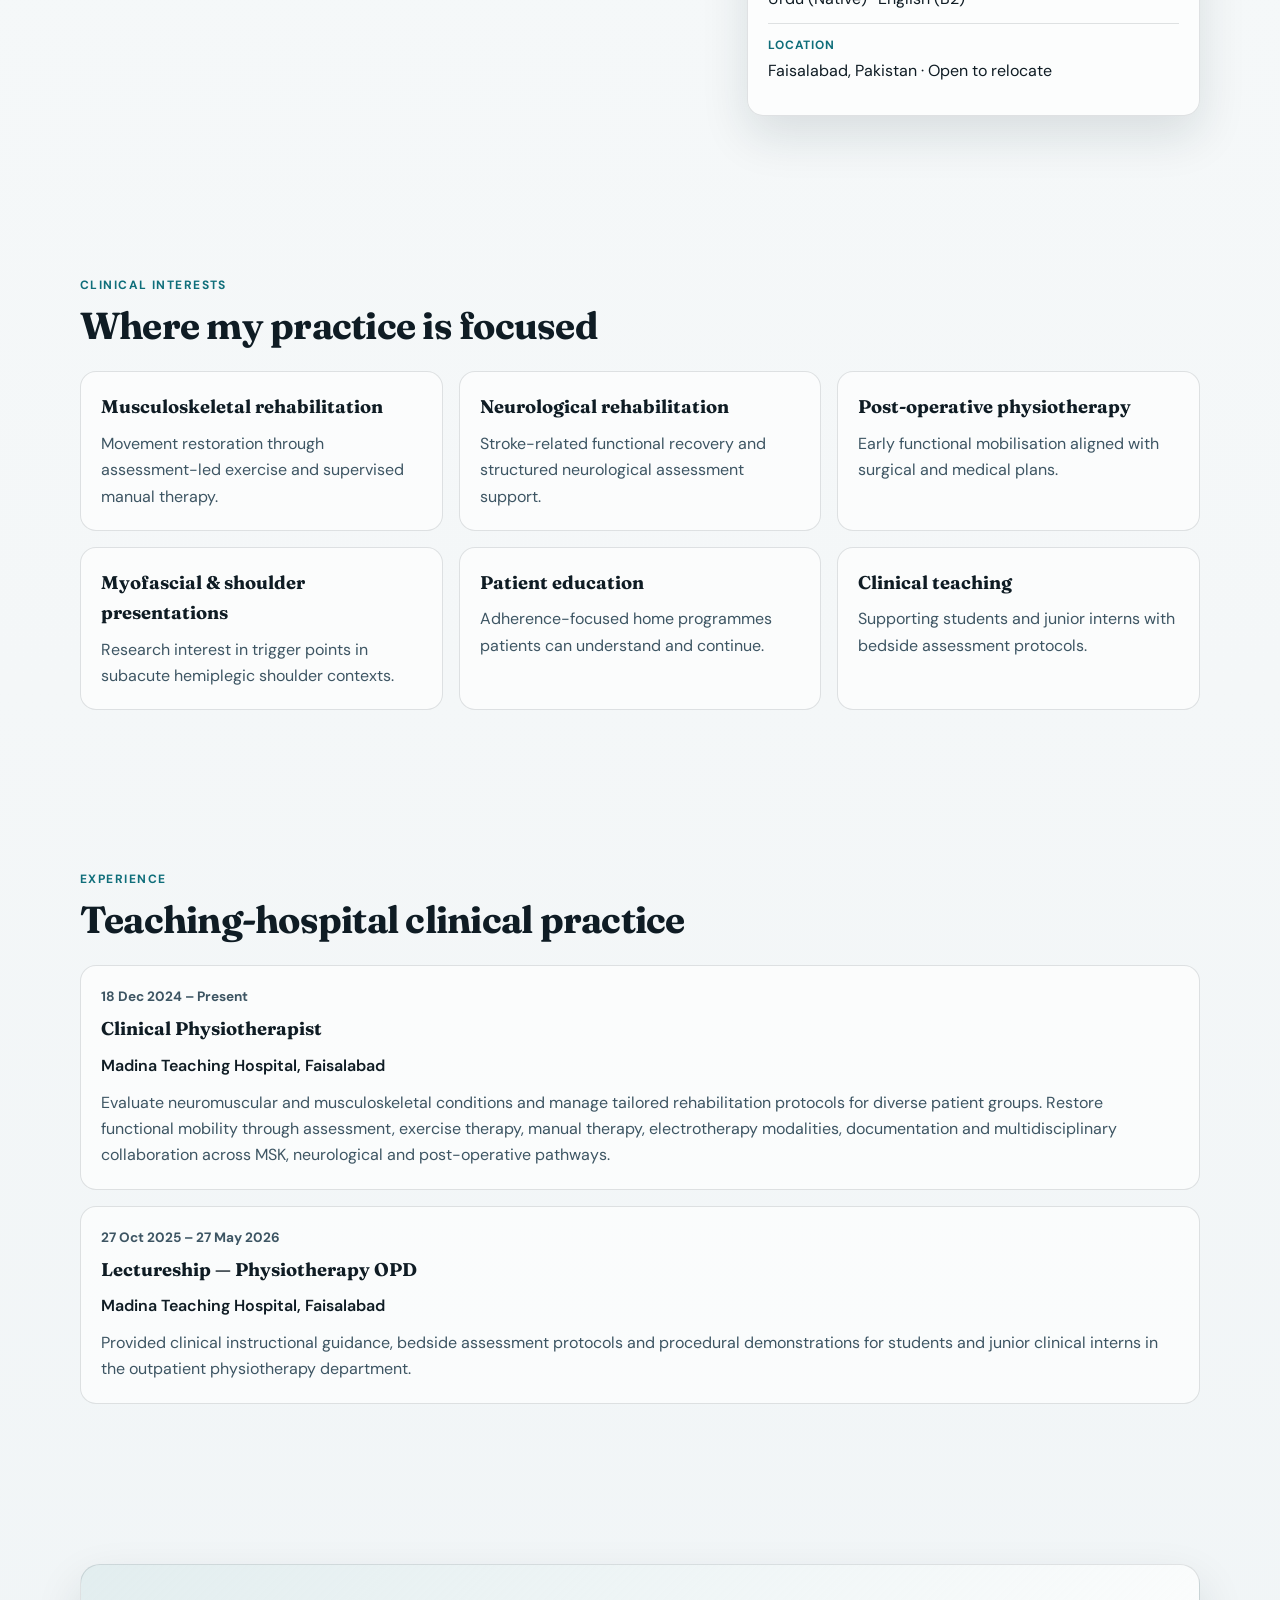
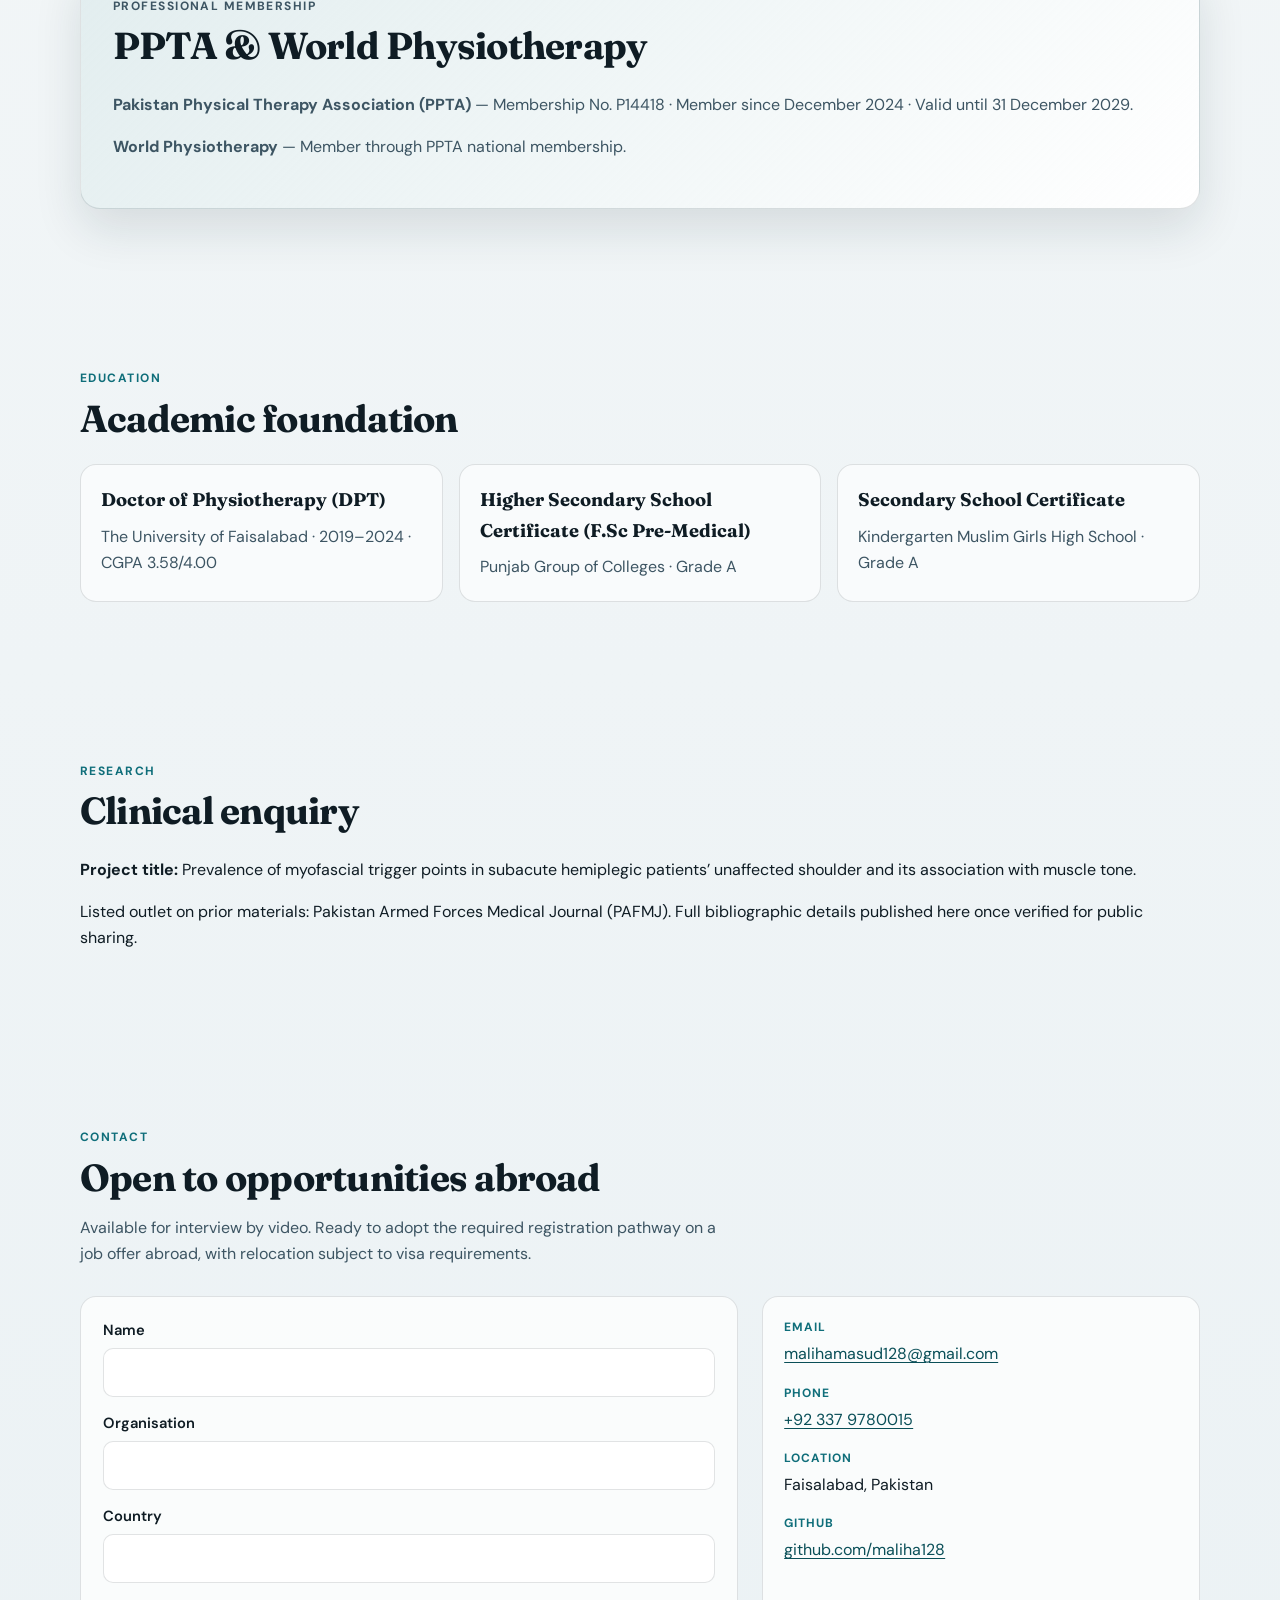
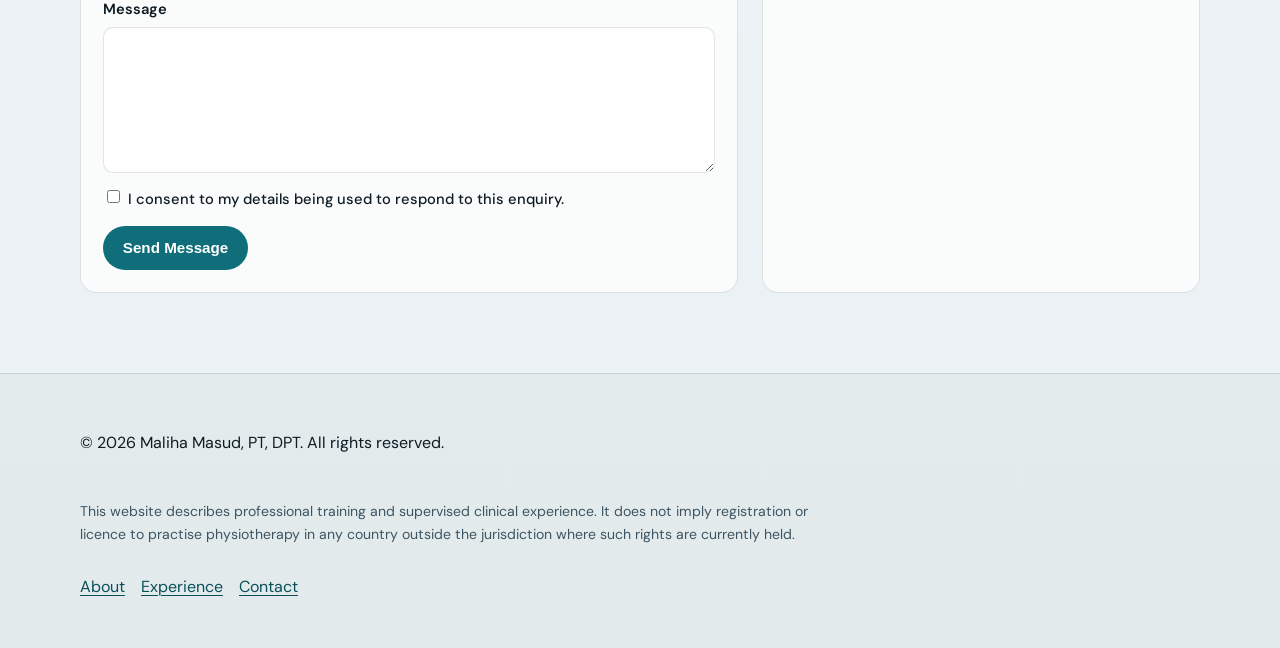
==== commit 52aaa97a: "Retitle role to Clinical Physiotherapist using attached CV details. Co-authored-by: Cursor <cursorag" ====
--- a/index.html
+++ b/index.html
@@ -4,7 +4,7 @@
   <meta charset="UTF-8" />
   <meta name="viewport" content="width=device-width, initial-scale=1.0, viewport-fit=cover" />
   <title>Maliha Masud, PT, DPT | Doctor of Physiotherapy</title>
-  <meta name="description" content="Maliha Masud, Doctor of Physiotherapy (CGPA 3.58/4.00). Physiotherapy House Officer at Madina Teaching Hospital. MSK, neurological and post-operative rehabilitation. Ready to adopt the required registration pathway on a job offer abroad." />
+  <meta name="description" content="Maliha Masud, Doctor of Physiotherapy (CGPA 3.58/4.00). Clinical Physiotherapist at Madina Teaching Hospital. MSK, neurological and post-operative rehabilitation. Ready to adopt the required registration pathway on a job offer abroad." />
   <link rel="preconnect" href="https://fonts.googleapis.com" />
   <link rel="preconnect" href="https://fonts.gstatic.com" crossorigin />
   <link href="https://fonts.googleapis.com/css2?family=DM+Sans:ital,opsz,wght@0,9..40,400;0,9..40,500;0,9..40,600;0,9..40,700;1,9..40,400&family=Fraunces:opsz,wght@9..144,500;9..144,600;9..144,700&display=swap" rel="stylesheet" />
@@ -56,7 +56,7 @@
     <section class="strip" aria-label="Key credentials">
       <div class="strip-inner">
         <p><strong>DPT, CGPA 3.58/4.00</strong><span>The University of Faisalabad</span></p>
-        <p><strong>Physiotherapy House Officer</strong><span>Madina Teaching Hospital</span></p>
+        <p><strong>Clinical Physiotherapist</strong><span>Madina Teaching Hospital</span></p>
         <p><strong>Overseas ready</strong><span>Registration pathway on job offer abroad</span></p>
       </div>
     </section>
@@ -67,13 +67,13 @@
         <h2>Restoring movement with clarity and care</h2>
         <div class="about-grid">
           <div class="about-copy reveal">
-            <p>I am Maliha Masud, a Doctor of Physiotherapy graduate and Physiotherapy House Officer at Madina Teaching Hospital in Faisalabad, Pakistan. My clinical work focuses on helping patients regain movement, function and confidence after musculoskeletal injury, neurological impairment and surgery.</p>
+            <p>I am Maliha Masud, a Doctor of Physiotherapy graduate and Clinical Physiotherapist at Madina Teaching Hospital in Faisalabad, Pakistan. My clinical work focuses on helping patients regain movement, function and confidence after musculoskeletal injury, neurological impairment and surgery.</p>
             <p>I trained at The University of Faisalabad (2019–2024), graduating with a CGPA of 3.58/4.00. In practice I emphasise careful assessment, progressive exercise prescription, appropriate use of manual therapy and physical agents, and education that patients can actually follow at home.</p>
             <p>I also supported clinical teaching in the physiotherapy outpatient department (October 2025–May 2026), which deepened my commitment to clear communication and professional standards. I welcome opportunities abroad and am ready to adopt the registration pathway required once a job offer is confirmed.</p>
           </div>
           <ul class="facts reveal">
             <li><span>Title</span> Maliha Masud, PT, DPT</li>
-            <li><span>Role</span> Physiotherapy House Officer</li>
+            <li><span>Role</span> Clinical Physiotherapist</li>
             <li><span>Hospital</span> Madina Teaching Hospital</li>
             <li><span>Degree</span> DPT · CGPA 3.58/4.00</li>
             <li><span>Membership</span> PPTA P14418 · World Physiotherapy</li>
@@ -105,16 +105,16 @@
         <h2>Teaching-hospital clinical practice</h2>
         <div class="timeline">
           <article class="reveal">
-            <p class="when">Dec 2024 – Present</p>
-            <h3>Physiotherapy House Officer (Intern)</h3>
+            <p class="when">18 Dec 2024 – Present</p>
+            <h3>Clinical Physiotherapist</h3>
             <p class="where">Madina Teaching Hospital, Faisalabad</p>
-            <p>Supervised clinical care across MSK, neurological and post-operative pathways: assessment, rehabilitation planning, exercise therapy, manual therapy, electrotherapy modalities, documentation and multidisciplinary collaboration.</p>
-          </article>
-          <article class="reveal">
-            <p class="when">Oct 2025 – May 2026</p>
-            <h3>Clinical Teaching Support — Physio OPD</h3>
+            <p>Evaluate neuromuscular and musculoskeletal conditions and manage tailored rehabilitation protocols for diverse patient groups. Restore functional mobility through assessment, exercise therapy, manual therapy, electrotherapy modalities, documentation and multidisciplinary collaboration across MSK, neurological and post-operative pathways.</p>
+          </article>
+          <article class="reveal">
+            <p class="when">27 Oct 2025 – 27 May 2026</p>
+            <h3>Lectureship — Physiotherapy OPD</h3>
             <p class="where">Madina Teaching Hospital, Faisalabad</p>
-            <p>Supported bedside teaching, assessment protocol demonstration and professional practice guidance for students and junior interns.</p>
+            <p>Provided clinical instructional guidance, bedside assessment protocols and procedural demonstrations for students and junior clinical interns in the outpatient physiotherapy department.</p>
           </article>
         </div>
       </div>
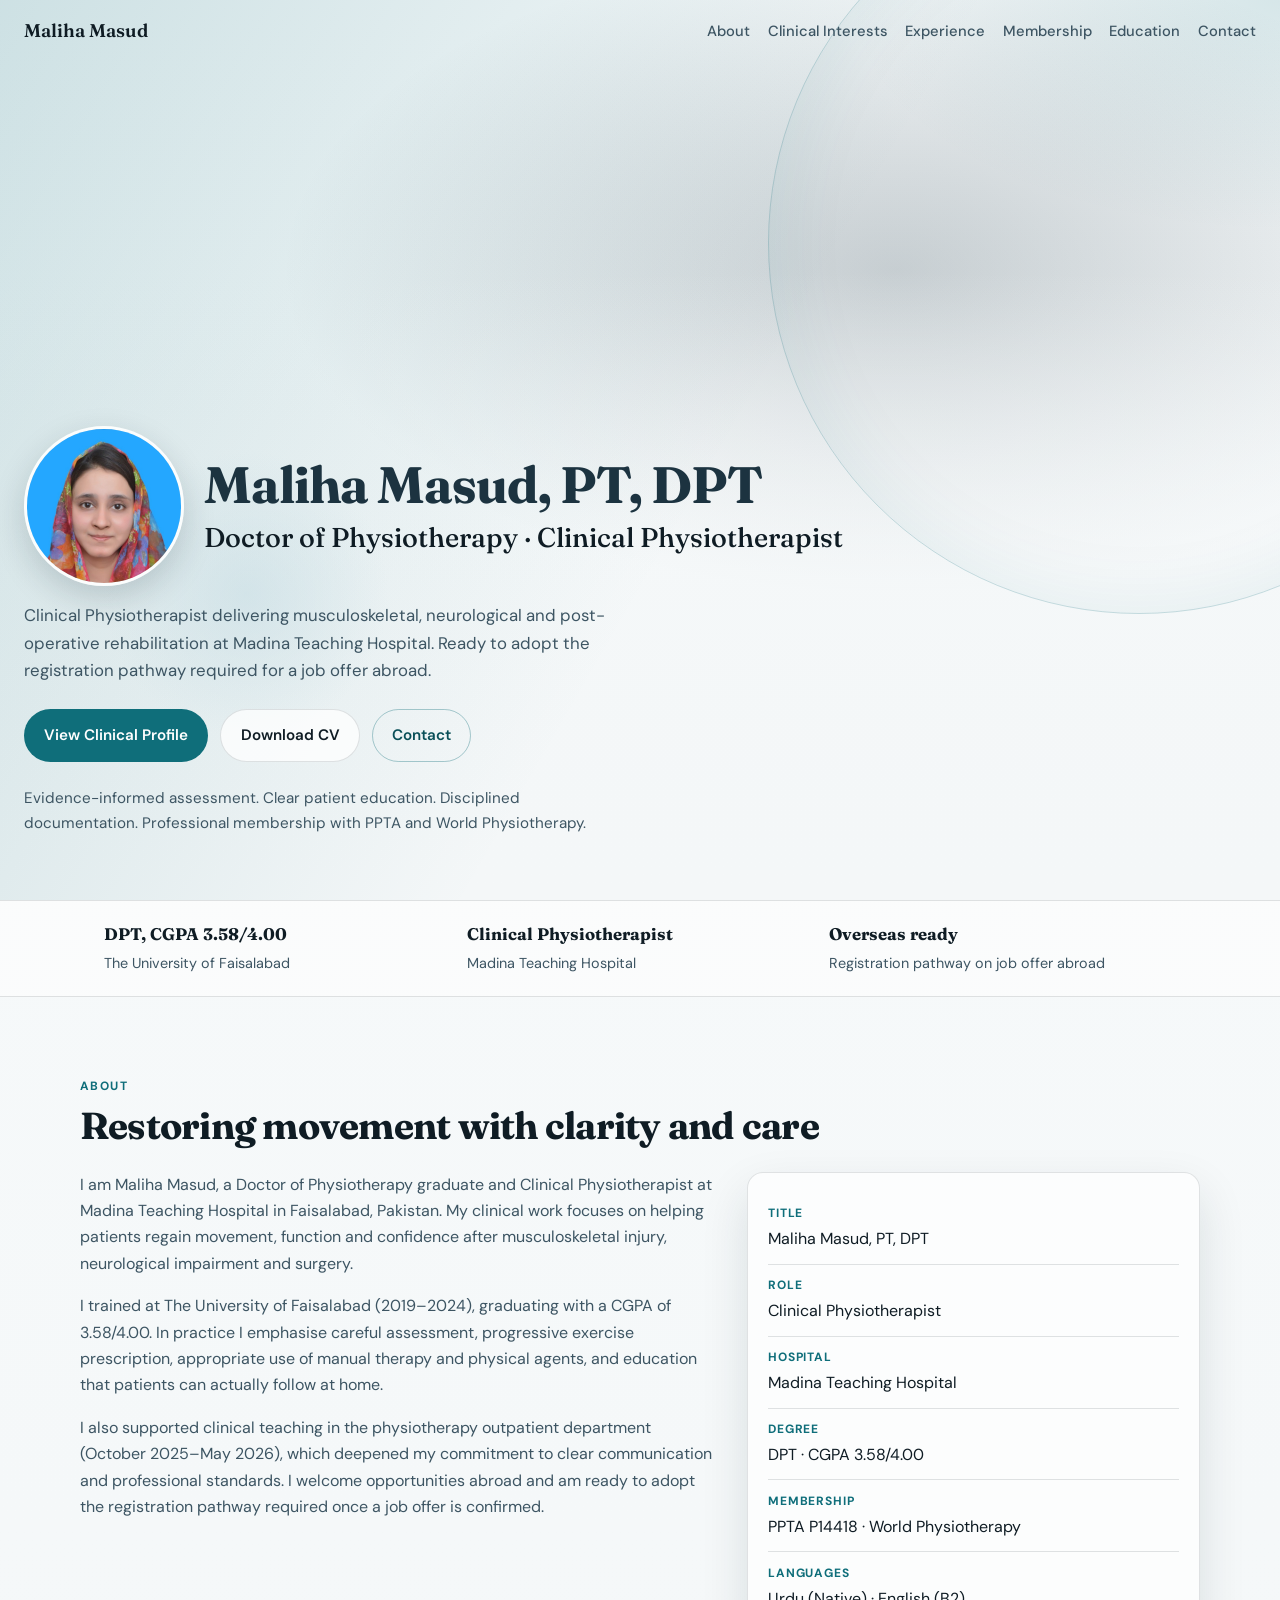
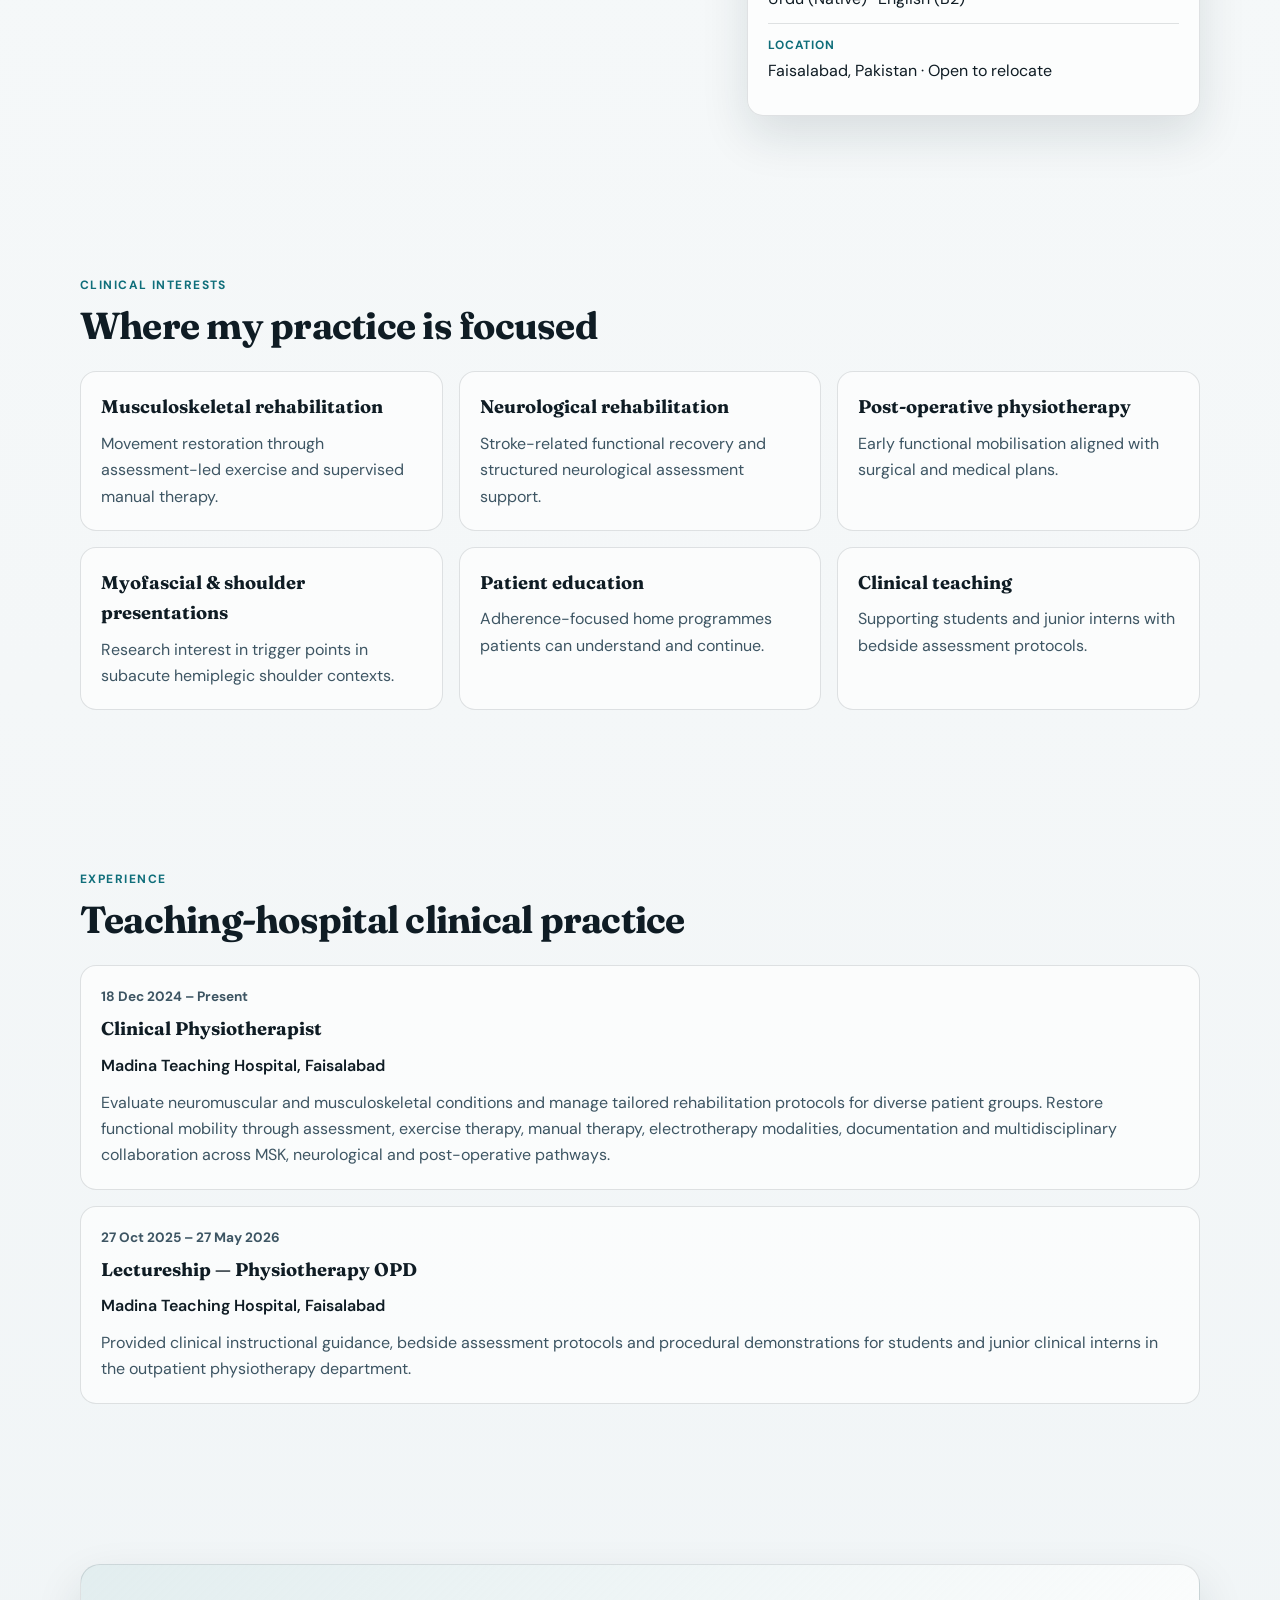
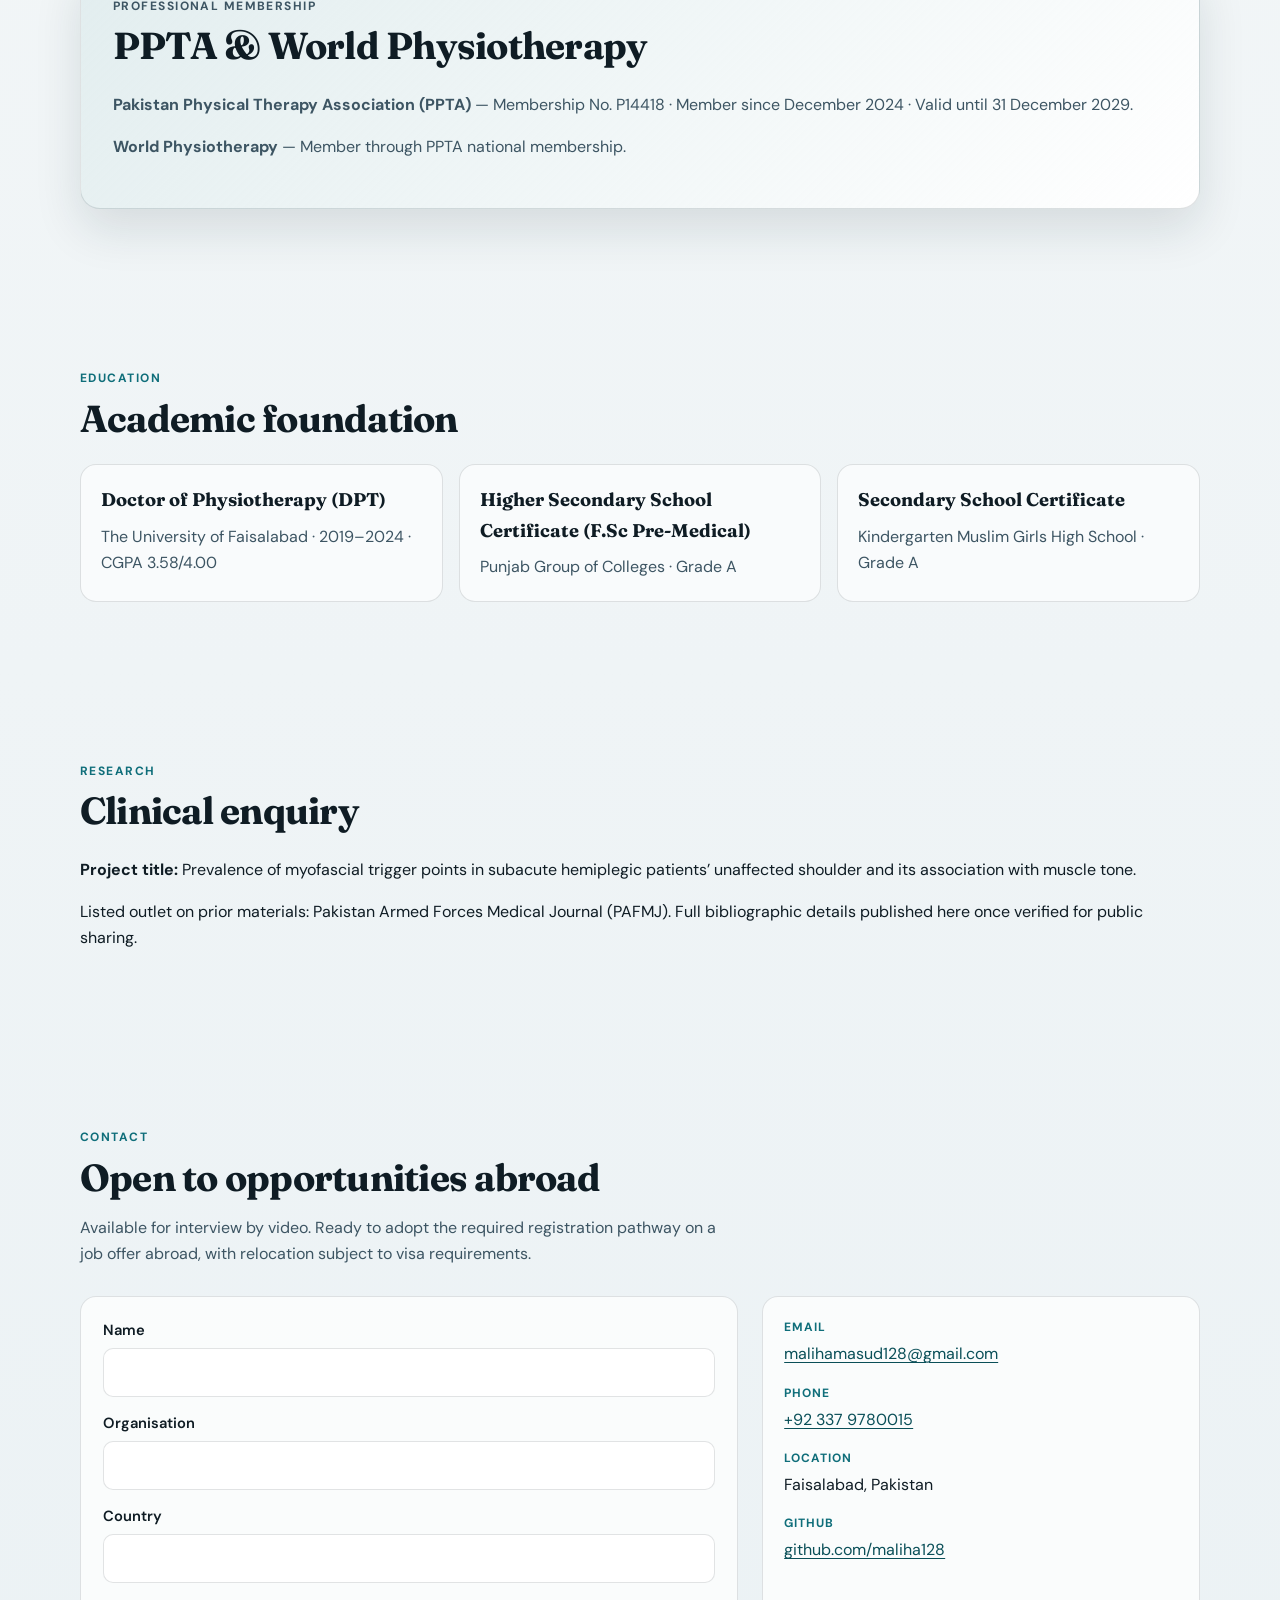
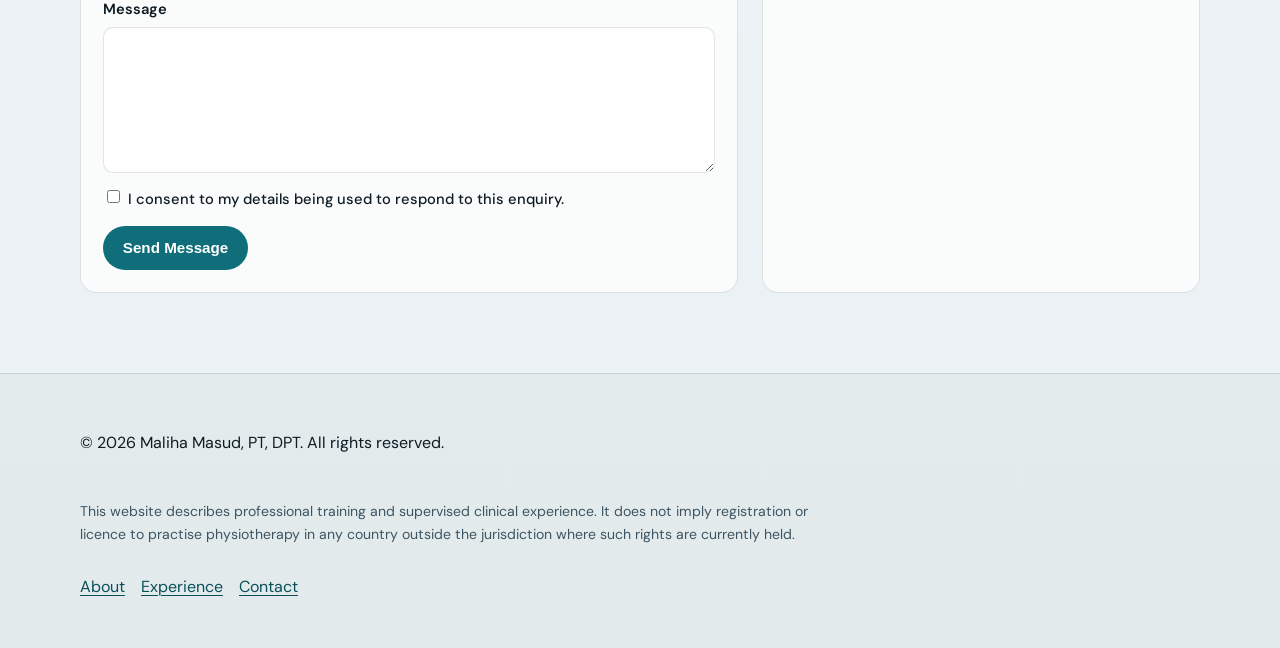
==== commit 368b15d1: "Sync recruiter PDF CV with full Clinical Physiotherapist profile. Co-authored-by: Cursor <cursoragen" ====
--- a/index.html
+++ b/index.html
@@ -40,10 +40,10 @@
           <img class="hero-photo" src="assets/maliha-masud.jpg" width="160" height="160" alt="Professional portrait of Maliha Masud, PT, DPT" />
           <div>
             <p class="brand">Maliha Masud, PT, DPT</p>
-            <h1>Doctor of Physiotherapy · Teaching-Hospital Clinician</h1>
+            <h1>Doctor of Physiotherapy · Clinical Physiotherapist</h1>
           </div>
         </div>
-        <p class="lede">Early-career physiotherapist delivering supervised musculoskeletal, neurological and post-operative rehabilitation at Madina Teaching Hospital. Ready to adopt the registration pathway required for a job offer abroad.</p>
+        <p class="lede">Clinical Physiotherapist delivering musculoskeletal, neurological and post-operative rehabilitation at Madina Teaching Hospital. Ready to adopt the registration pathway required for a job offer abroad.</p>
         <div class="hero-actions">
           <a class="btn btn-primary" href="#about">View Clinical Profile</a>
           <a class="btn btn-secondary" href="assets/Maliha_Masud_DPT_Physiotherapist_CV.pdf" download="Maliha_Masud_DPT_Physiotherapist_CV.pdf">Download CV</a>
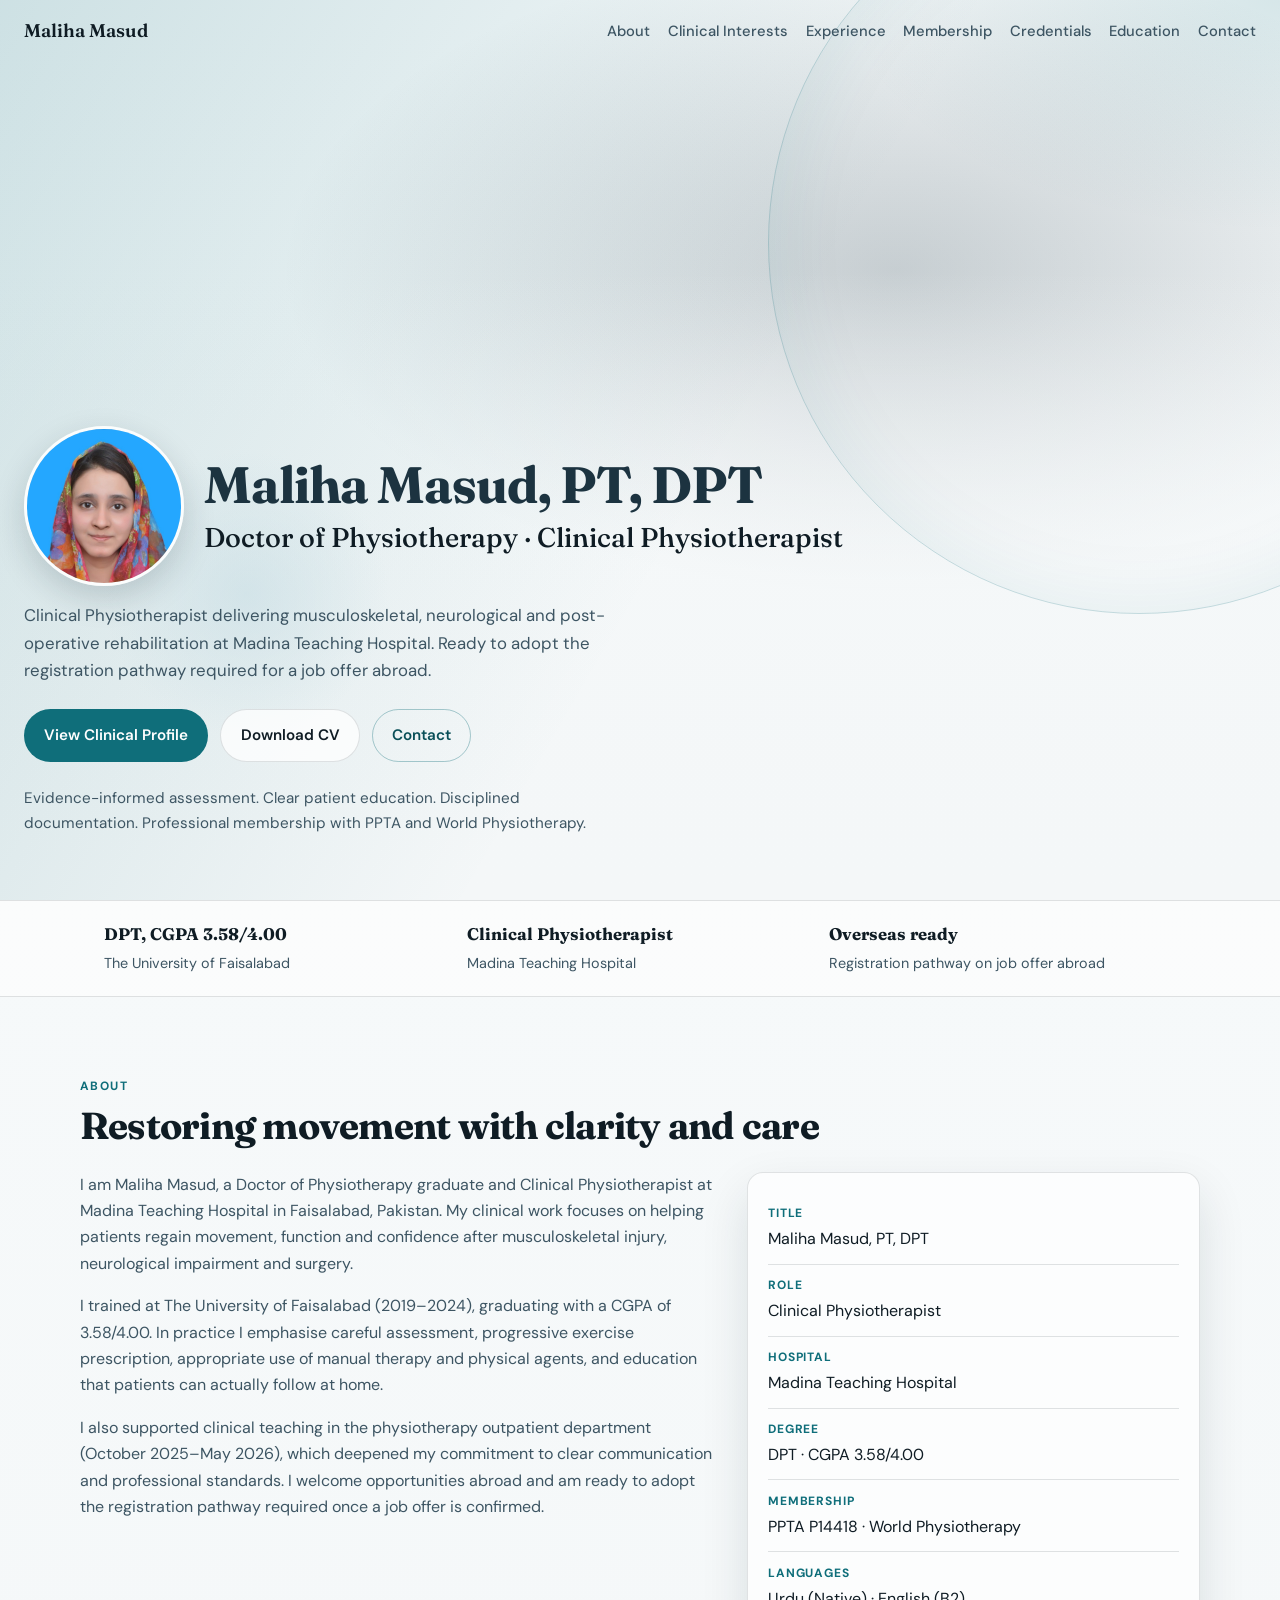
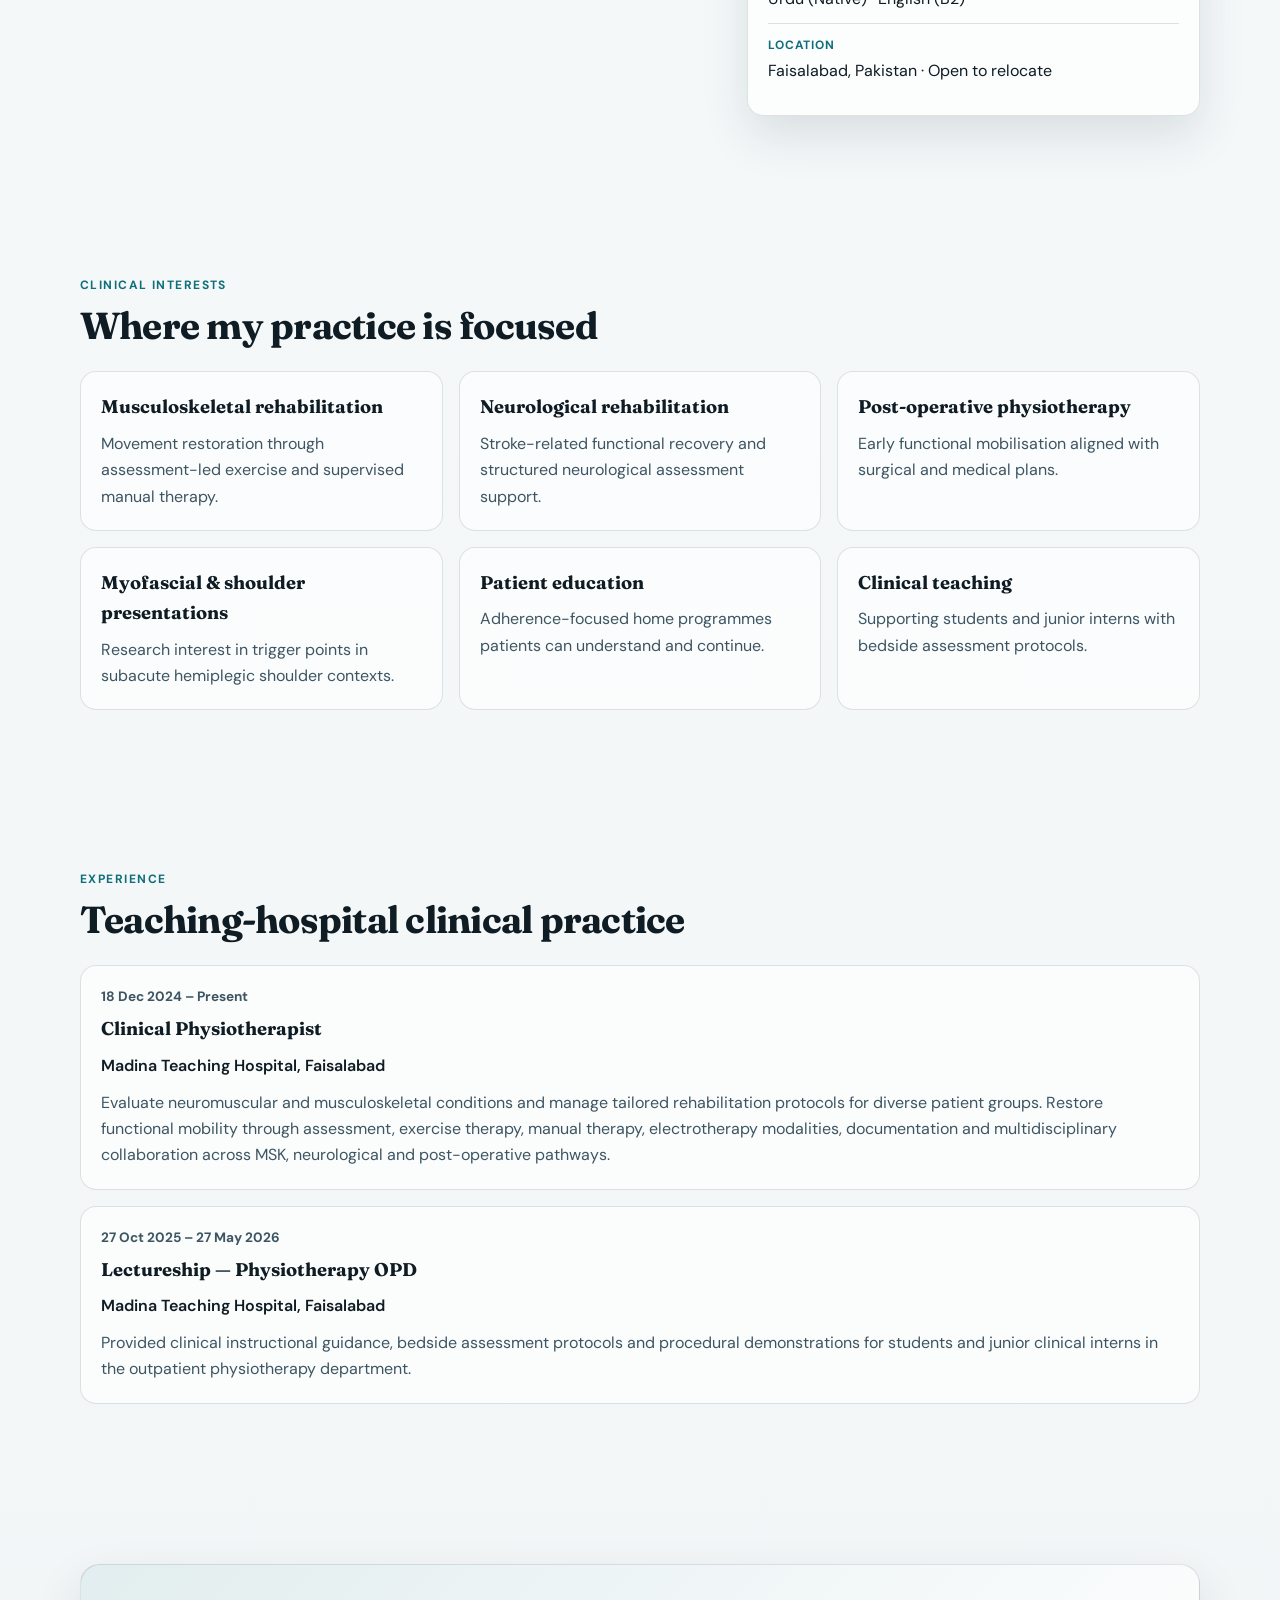
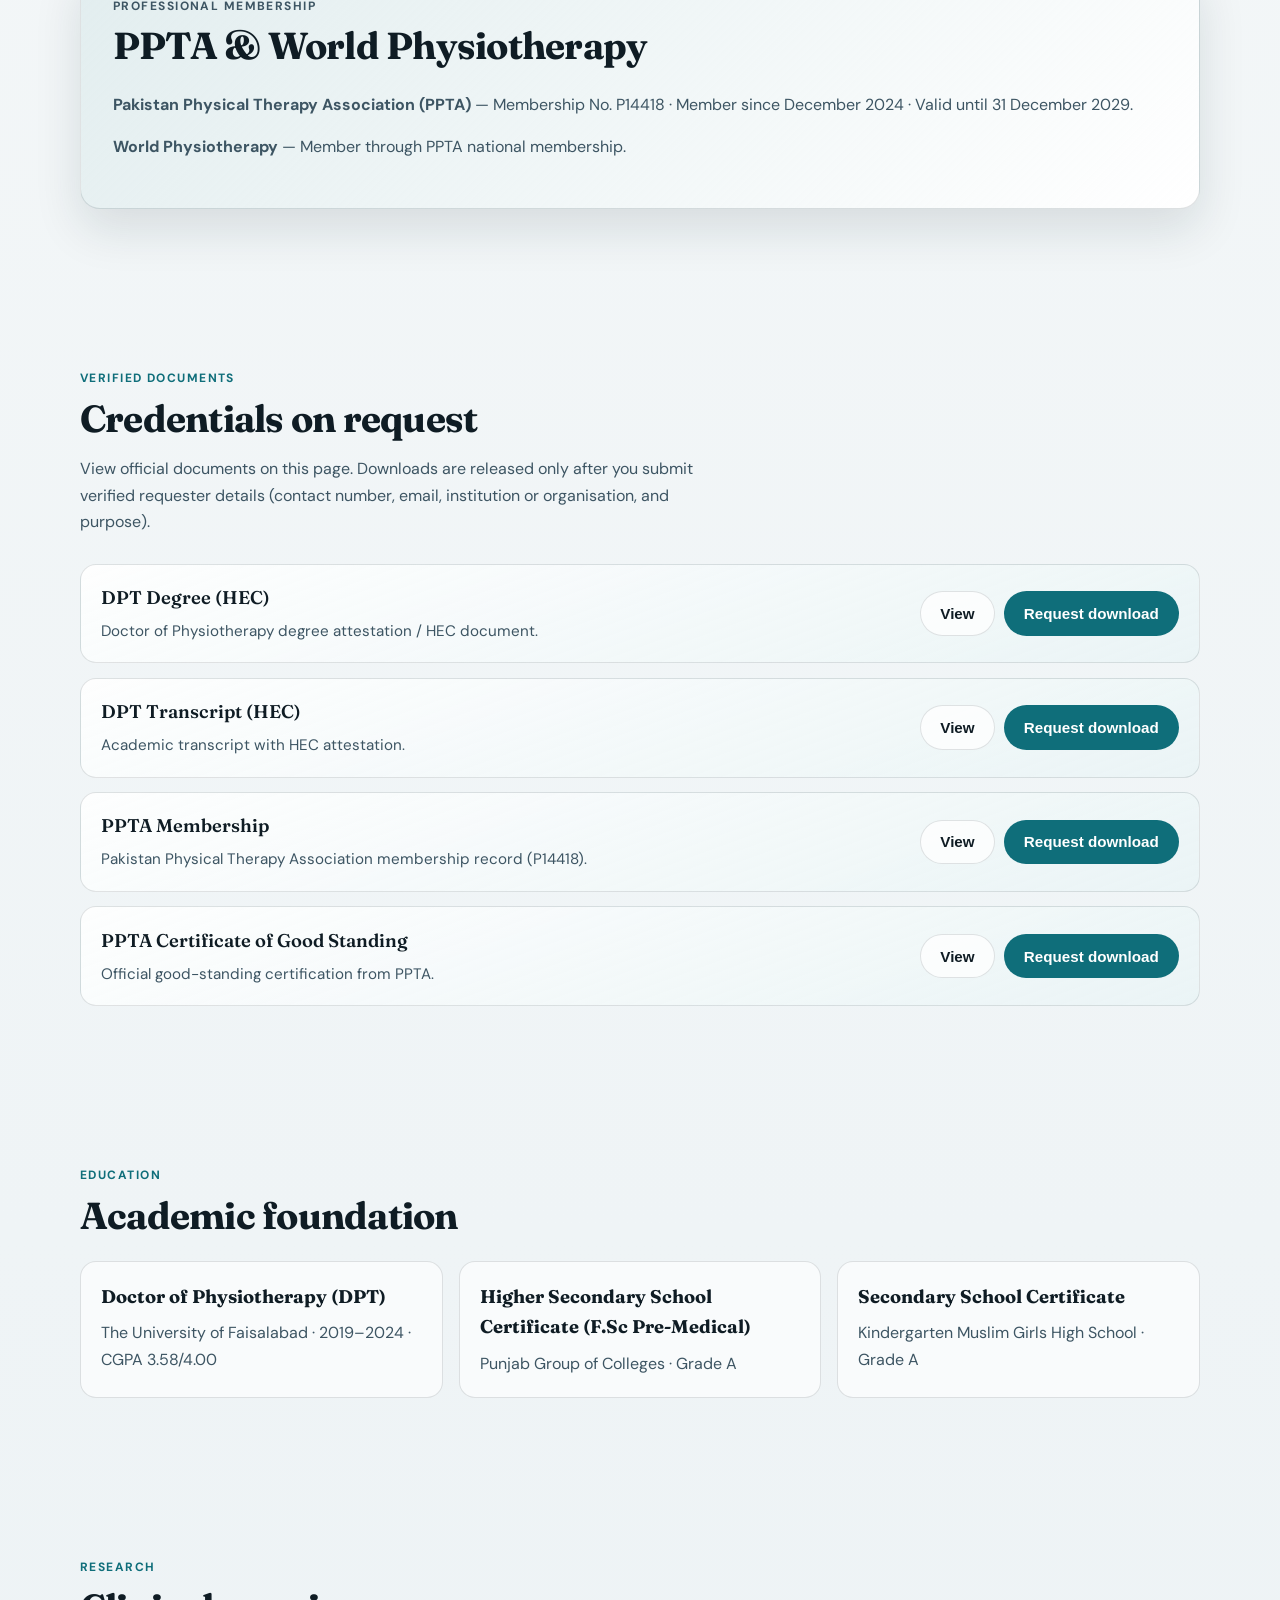
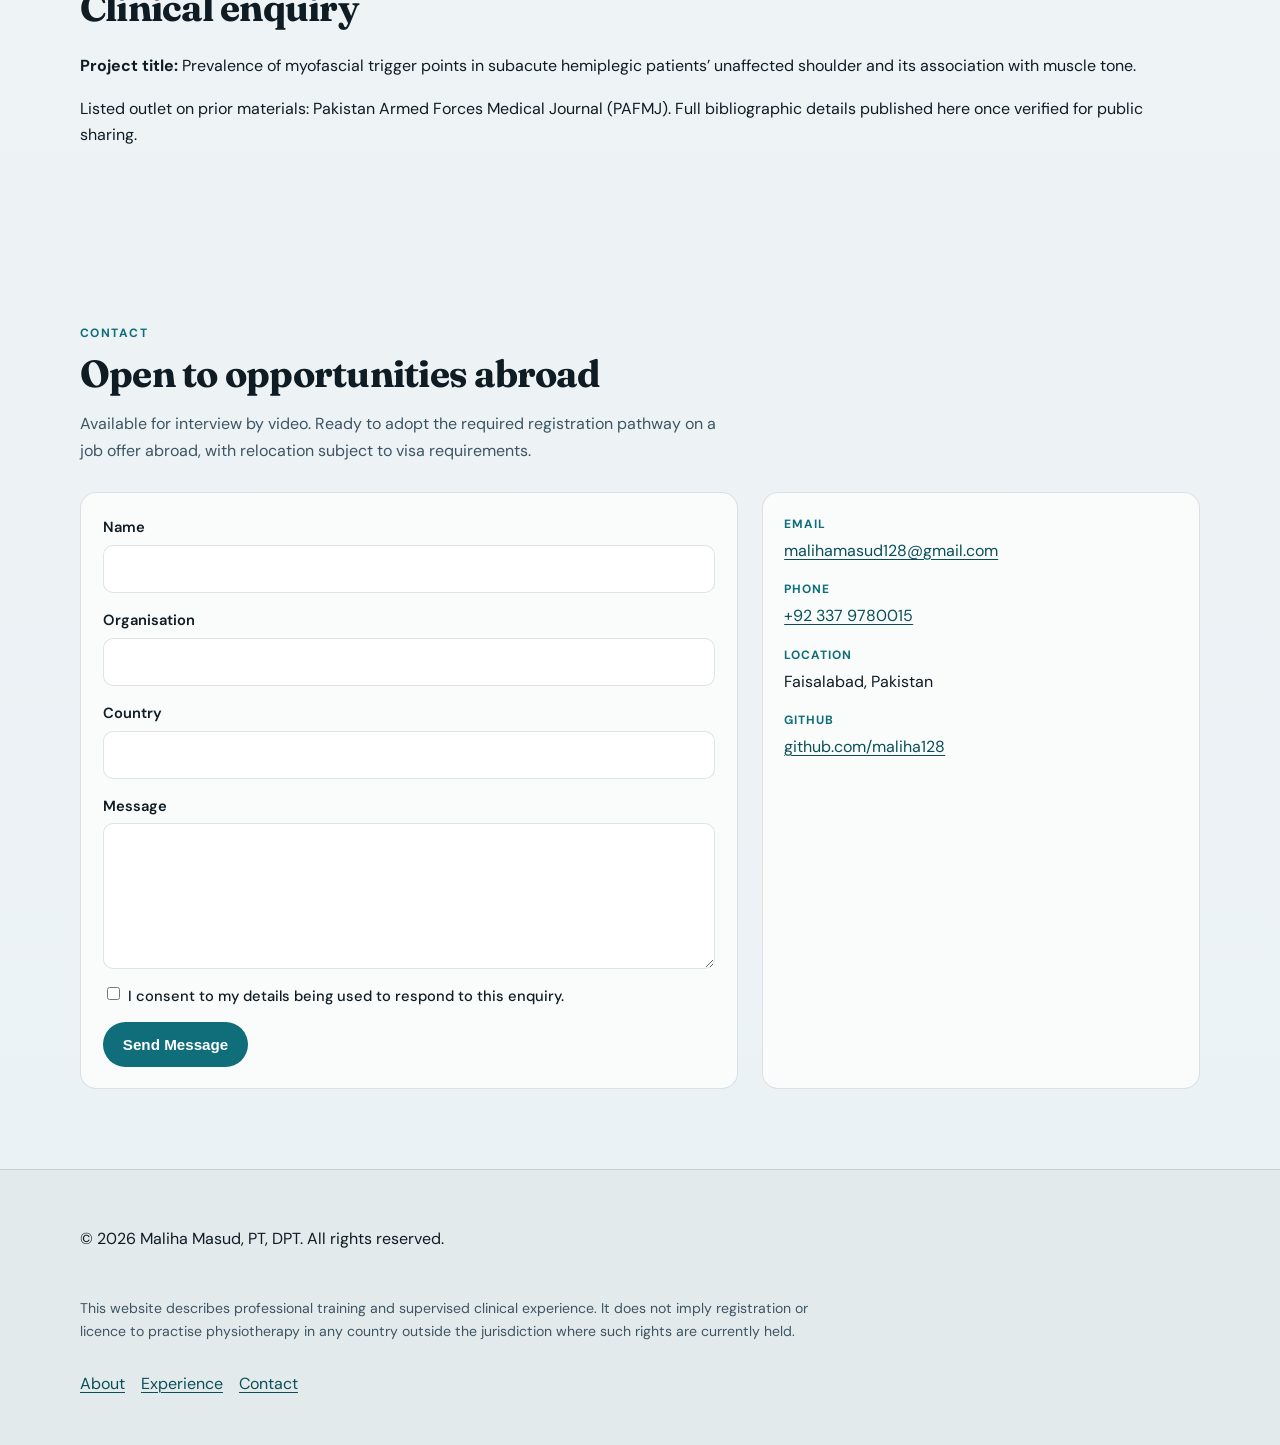
==== commit aac48af9: "Add gated credential documents with view and download request flow. Co-authored-by: Cursor <cursorag" ====
--- a/index.html
+++ b/index.html
@@ -20,6 +20,7 @@
       <a href="#interests">Clinical Interests</a>
       <a href="#experience">Experience</a>
       <a href="#membership">Membership</a>
+      <a href="#credentials">Credentials</a>
       <a href="#education">Education</a>
       <a href="#contact">Contact</a>
     </nav>
@@ -131,6 +132,56 @@
       </div>
     </section>
 
+    <section class="section credentials" id="credentials">
+      <div class="section-inner">
+        <p class="eyebrow">Verified Documents</p>
+        <h2>Credentials on request</h2>
+        <p class="section-intro">View official documents on this page. Downloads are released only after you submit verified requester details (contact number, email, institution or organisation, and purpose).</p>
+        <ul class="credential-list">
+          <li class="credential-card reveal" data-credential="degree">
+            <div>
+              <h3>DPT Degree (HEC)</h3>
+              <p>Doctor of Physiotherapy degree attestation / HEC document.</p>
+            </div>
+            <div class="credential-actions">
+              <button type="button" class="btn btn-secondary" data-view-credential="degree">View</button>
+              <button type="button" class="btn btn-primary" data-request-download="degree">Request download</button>
+            </div>
+          </li>
+          <li class="credential-card reveal" data-credential="transcript">
+            <div>
+              <h3>DPT Transcript (HEC)</h3>
+              <p>Academic transcript with HEC attestation.</p>
+            </div>
+            <div class="credential-actions">
+              <button type="button" class="btn btn-secondary" data-view-credential="transcript">View</button>
+              <button type="button" class="btn btn-primary" data-request-download="transcript">Request download</button>
+            </div>
+          </li>
+          <li class="credential-card reveal" data-credential="membership">
+            <div>
+              <h3>PPTA Membership</h3>
+              <p>Pakistan Physical Therapy Association membership record (P14418).</p>
+            </div>
+            <div class="credential-actions">
+              <button type="button" class="btn btn-secondary" data-view-credential="membership">View</button>
+              <button type="button" class="btn btn-primary" data-request-download="membership">Request download</button>
+            </div>
+          </li>
+          <li class="credential-card reveal" data-credential="good-standing">
+            <div>
+              <h3>PPTA Certificate of Good Standing</h3>
+              <p>Official good-standing certification from PPTA.</p>
+            </div>
+            <div class="credential-actions">
+              <button type="button" class="btn btn-secondary" data-view-credential="good-standing">View</button>
+              <button type="button" class="btn btn-primary" data-request-download="good-standing">Request download</button>
+            </div>
+          </li>
+        </ul>
+      </div>
+    </section>
+
     <section class="section education" id="education">
       <div class="section-inner">
         <p class="eyebrow">Education</p>
@@ -214,6 +265,58 @@
     </div>
   </footer>
 
+  <div class="modal" id="credential-view-modal" hidden data-view-modal>
+    <div class="modal-backdrop" data-close-modal></div>
+    <div class="modal-panel modal-panel-wide" role="dialog" aria-modal="true" aria-labelledby="credential-view-title">
+      <div class="modal-header">
+        <h3 id="credential-view-title">Document preview</h3>
+        <button type="button" class="modal-close" data-close-modal aria-label="Close preview">×</button>
+      </div>
+      <iframe class="credential-frame" title="Credential document preview" data-view-frame src="about:blank"></iframe>
+      <p class="modal-note">Preview only. Use Request download and submit requester details to obtain a file copy.</p>
+    </div>
+  </div>
+
+  <div class="modal" id="credential-download-modal" hidden data-download-modal>
+    <div class="modal-backdrop" data-close-modal></div>
+    <div class="modal-panel" role="dialog" aria-modal="true" aria-labelledby="credential-download-title">
+      <div class="modal-header">
+        <h3 id="credential-download-title">Request document download</h3>
+        <button type="button" class="modal-close" data-close-modal aria-label="Close download request">×</button>
+      </div>
+      <p class="modal-lead">Provide verified details for the person or organisation requesting this document. A download is released only after these fields are completed and submitted.</p>
+      <form class="download-form" data-download-form>
+        <input type="hidden" name="document" data-download-document value="" />
+        <label>
+          Full name
+          <input type="text" name="fullName" required autocomplete="name" />
+        </label>
+        <label>
+          Email
+          <input type="email" name="email" required autocomplete="email" />
+        </label>
+        <label>
+          Contact number
+          <input type="tel" name="phone" required autocomplete="tel" />
+        </label>
+        <label>
+          Institution or organisation
+          <input type="text" name="organisation" required autocomplete="organization" />
+        </label>
+        <label>
+          Purpose of download
+          <textarea name="purpose" rows="3" required placeholder="e.g. credential verification for employment / registration"></textarea>
+        </label>
+        <label class="consent">
+          <input type="checkbox" name="consent" required />
+          I confirm these details are accurate and will be used only to record this download request.
+        </label>
+        <button class="btn btn-primary" type="submit">Submit and download</button>
+        <p class="form-note" data-download-note hidden></p>
+      </form>
+    </div>
+  </div>
+
   <script src="script.js"></script>
 </body>
 </html>
--- a/styles.css
+++ b/styles.css
@@ -451,6 +451,138 @@
   color: var(--ink-soft);
 }
 
+.credential-list {
+  list-style: none;
+  margin: 0;
+  padding: 0;
+  display: grid;
+  gap: 0.9rem;
+}
+
+.credential-card {
+  display: flex;
+  align-items: center;
+  justify-content: space-between;
+  gap: 1rem;
+  padding: 1.15rem 1.25rem;
+  border: 1px solid var(--line);
+  border-radius: var(--radius);
+  background:
+    linear-gradient(160deg, rgba(255, 255, 255, 0.88), rgba(232, 244, 245, 0.7));
+}
+
+.credential-card h3 {
+  margin: 0 0 0.35rem;
+  font-family: "Fraunces", Georgia, serif;
+  font-size: 1.15rem;
+  font-weight: 600;
+}
+
+.credential-card p {
+  margin: 0;
+  color: var(--ink-soft);
+  font-size: 0.95rem;
+}
+
+.credential-actions {
+  display: flex;
+  flex-wrap: wrap;
+  gap: 0.55rem;
+  flex-shrink: 0;
+}
+
+.modal[hidden] {
+  display: none;
+}
+
+.modal {
+  position: fixed;
+  inset: 0;
+  z-index: 80;
+  display: grid;
+  place-items: center;
+  padding: 1rem;
+}
+
+.modal-backdrop {
+  position: absolute;
+  inset: 0;
+  background: rgba(12, 28, 33, 0.55);
+  backdrop-filter: blur(3px);
+}
+
+.modal-panel {
+  position: relative;
+  width: min(560px, 100%);
+  max-height: min(90vh, 900px);
+  overflow: auto;
+  padding: 1.25rem;
+  border-radius: calc(var(--radius) + 2px);
+  background: #fff;
+  border: 1px solid var(--line);
+  box-shadow: var(--shadow);
+}
+
+.modal-panel-wide {
+  width: min(960px, 100%);
+}
+
+.modal-header {
+  display: flex;
+  align-items: center;
+  justify-content: space-between;
+  gap: 1rem;
+  margin-bottom: 0.75rem;
+}
+
+.modal-header h3 {
+  margin: 0;
+  font-family: "Fraunces", Georgia, serif;
+  font-size: 1.25rem;
+}
+
+.modal-close {
+  border: 0;
+  background: transparent;
+  font-size: 1.6rem;
+  line-height: 1;
+  cursor: pointer;
+  color: var(--ink-soft);
+}
+
+.modal-lead,
+.modal-note {
+  color: var(--ink-soft);
+  margin: 0 0 1rem;
+  font-size: 0.95rem;
+}
+
+.credential-frame {
+  width: 100%;
+  height: min(70vh, 720px);
+  border: 1px solid var(--line);
+  border-radius: 12px;
+  background: #f4f7f8;
+}
+
+.download-form label {
+  display: grid;
+  gap: 0.35rem;
+  margin-bottom: 0.85rem;
+  font-weight: 600;
+  font-size: 0.92rem;
+}
+
+.download-form input,
+.download-form textarea {
+  width: 100%;
+  border: 1px solid var(--line);
+  border-radius: 10px;
+  padding: 0.7rem 0.8rem;
+  font: inherit;
+  background: #fff;
+}
+
 .portfolio-grid {
   list-style: none;
   margin: 0;
@@ -593,6 +725,20 @@
 }
 
 @media (max-width: 900px) {
+  .credential-card {
+    flex-direction: column;
+    align-items: flex-start;
+  }
+
+  .credential-actions {
+    width: 100%;
+  }
+
+  .credential-actions .btn {
+    flex: 1 1 auto;
+    text-align: center;
+  }
+
   .site-header {
     padding: 0.85rem 1rem;
   }
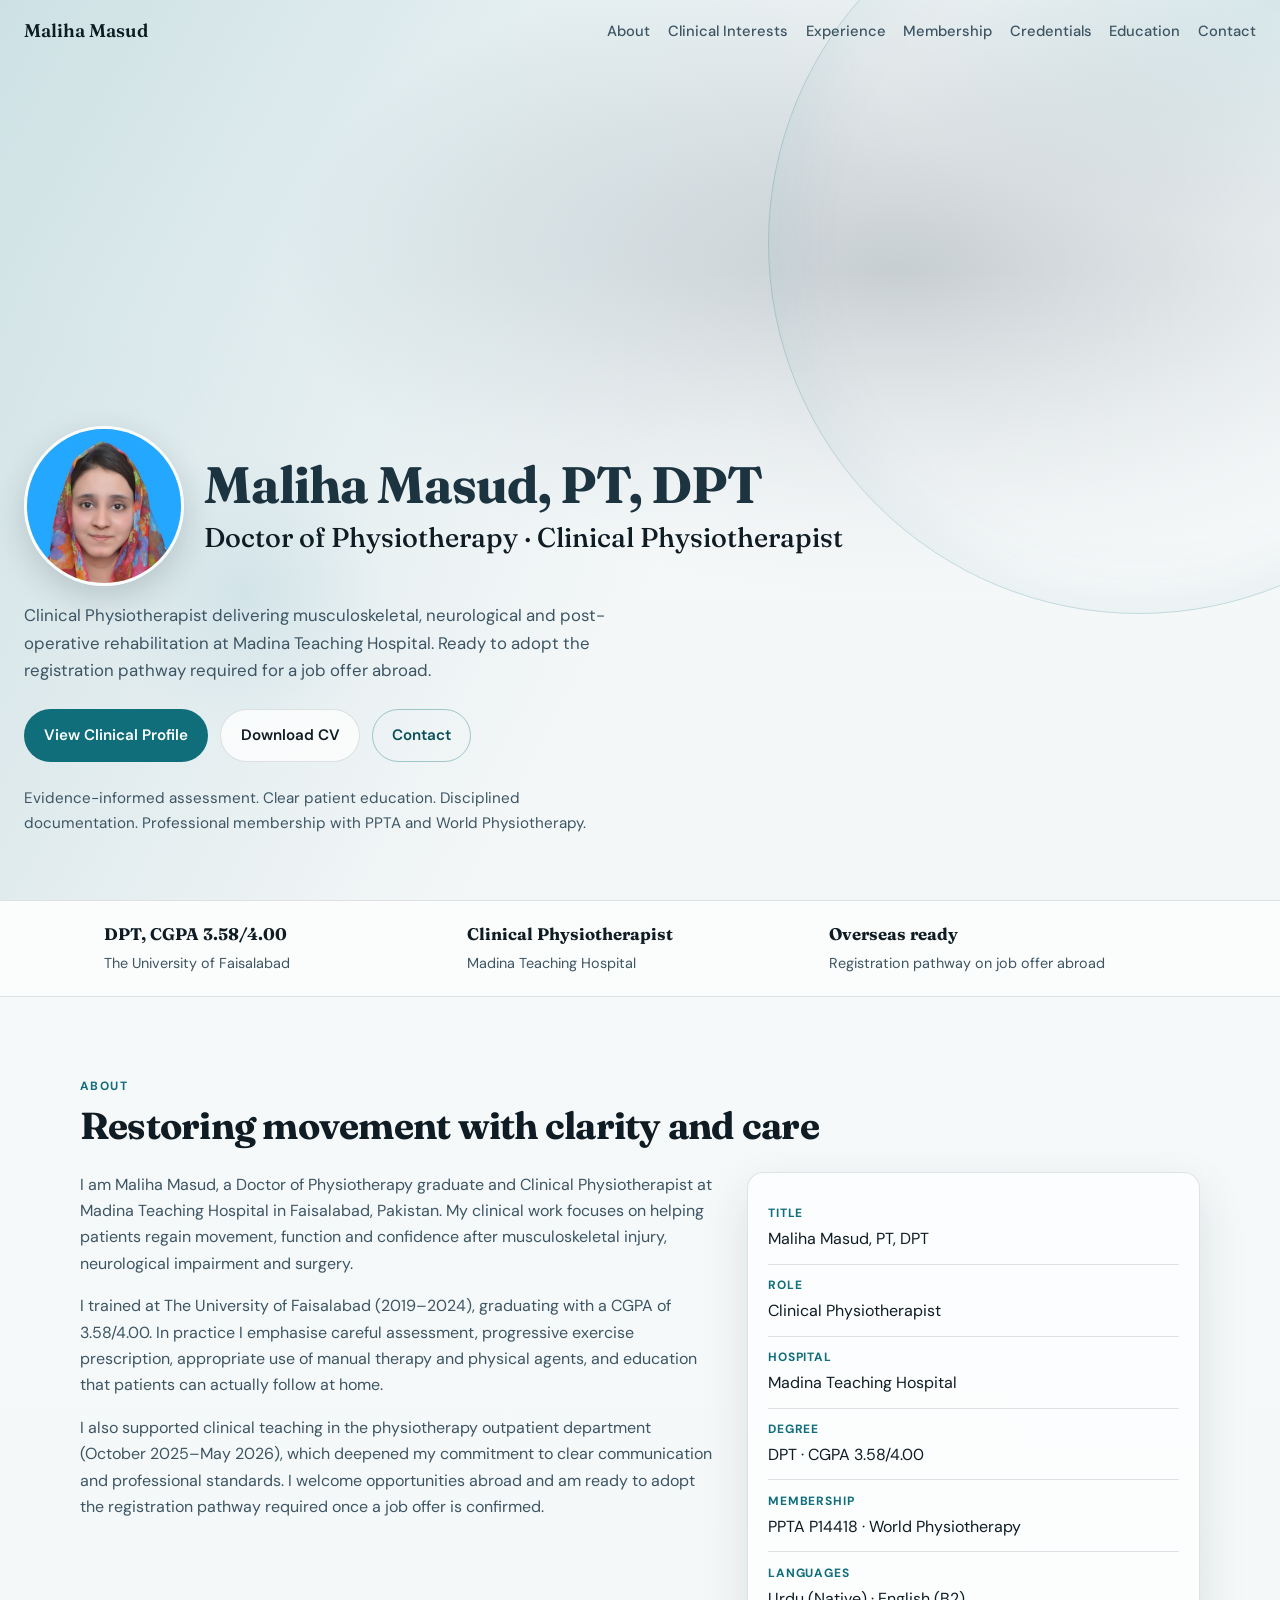
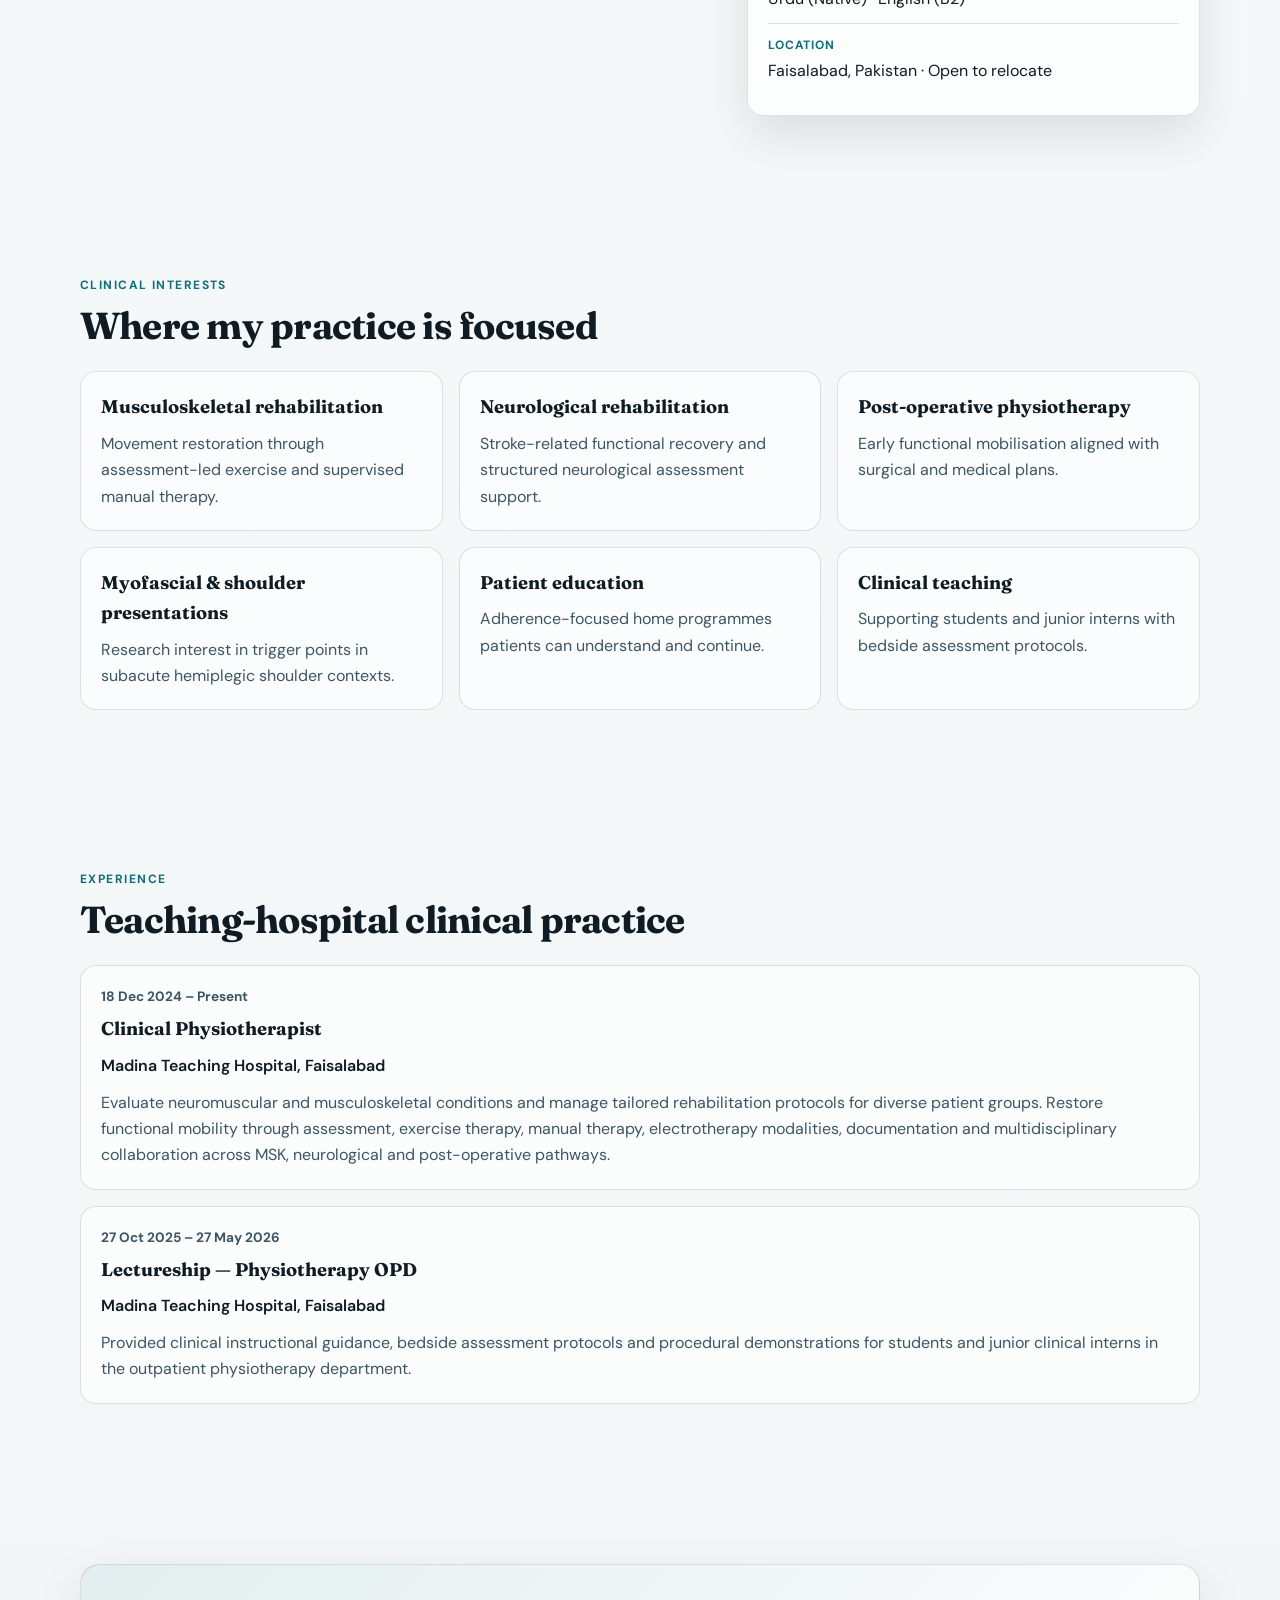
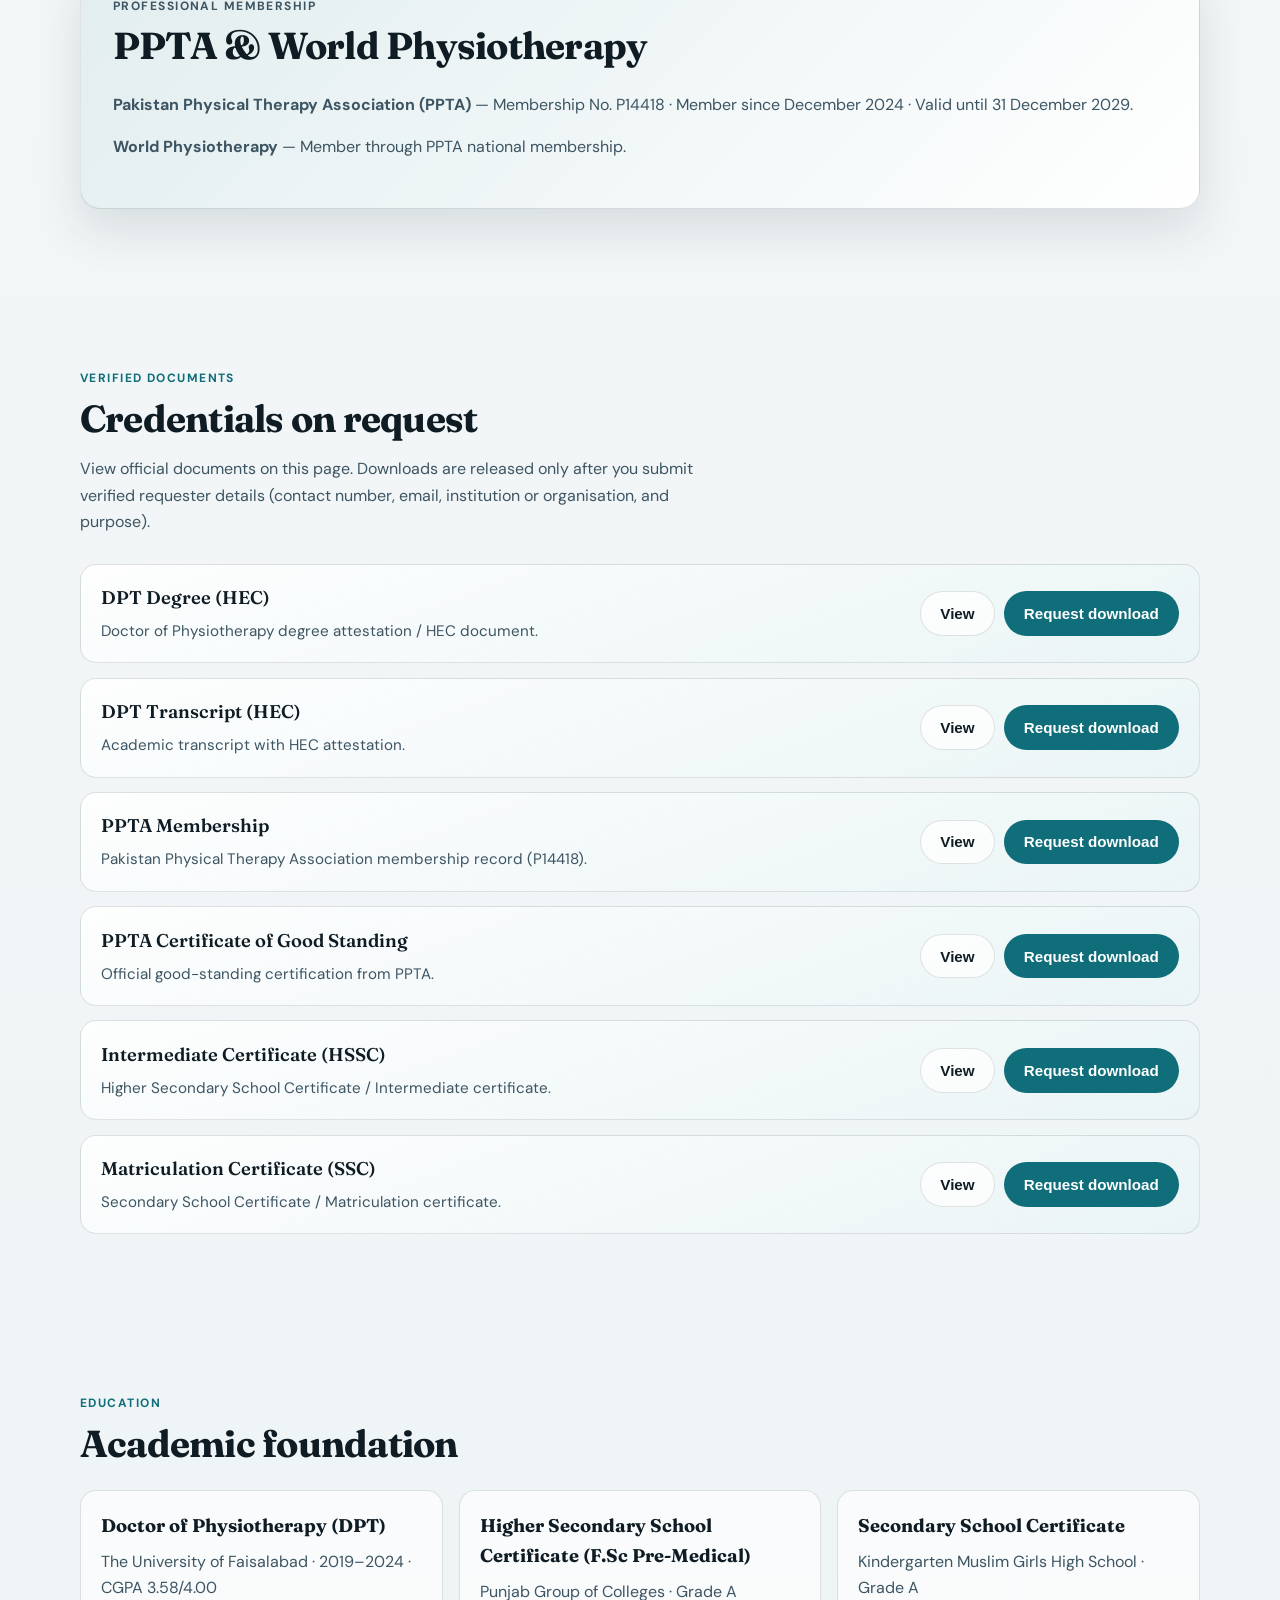
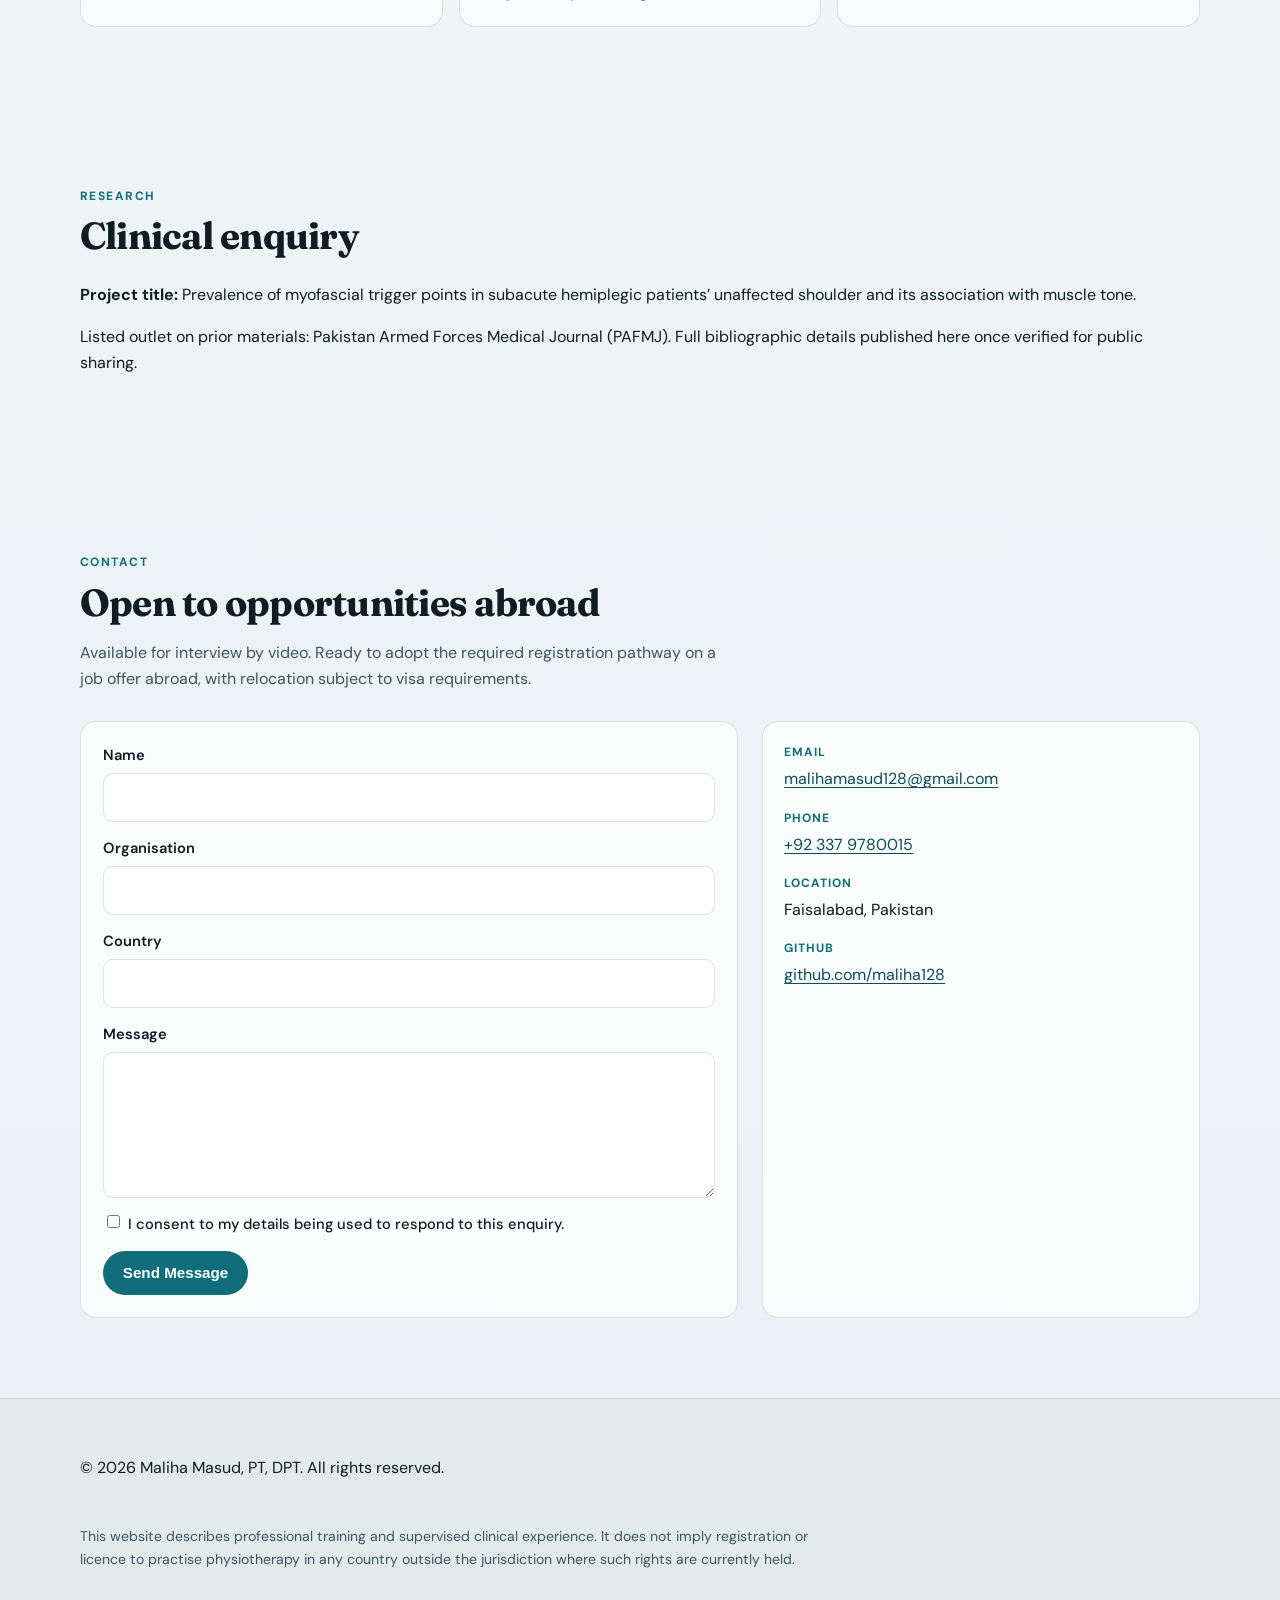
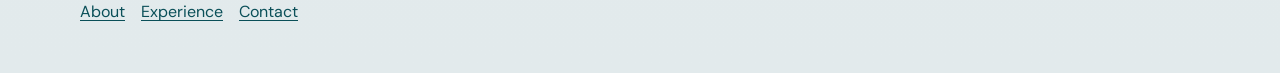
==== commit 81efe905: "Add matriculation and intermediate certificates to gated credentials. Co-authored-by: Cursor <cursor" ====
--- a/index.html
+++ b/index.html
@@ -178,6 +178,26 @@
               <button type="button" class="btn btn-primary" data-request-download="good-standing">Request download</button>
             </div>
           </li>
+          <li class="credential-card reveal" data-credential="intermediate">
+            <div>
+              <h3>Intermediate Certificate (HSSC)</h3>
+              <p>Higher Secondary School Certificate / Intermediate certificate.</p>
+            </div>
+            <div class="credential-actions">
+              <button type="button" class="btn btn-secondary" data-view-credential="intermediate">View</button>
+              <button type="button" class="btn btn-primary" data-request-download="intermediate">Request download</button>
+            </div>
+          </li>
+          <li class="credential-card reveal" data-credential="matric">
+            <div>
+              <h3>Matriculation Certificate (SSC)</h3>
+              <p>Secondary School Certificate / Matriculation certificate.</p>
+            </div>
+            <div class="credential-actions">
+              <button type="button" class="btn btn-secondary" data-view-credential="matric">View</button>
+              <button type="button" class="btn btn-primary" data-request-download="matric">Request download</button>
+            </div>
+          </li>
         </ul>
       </div>
     </section>
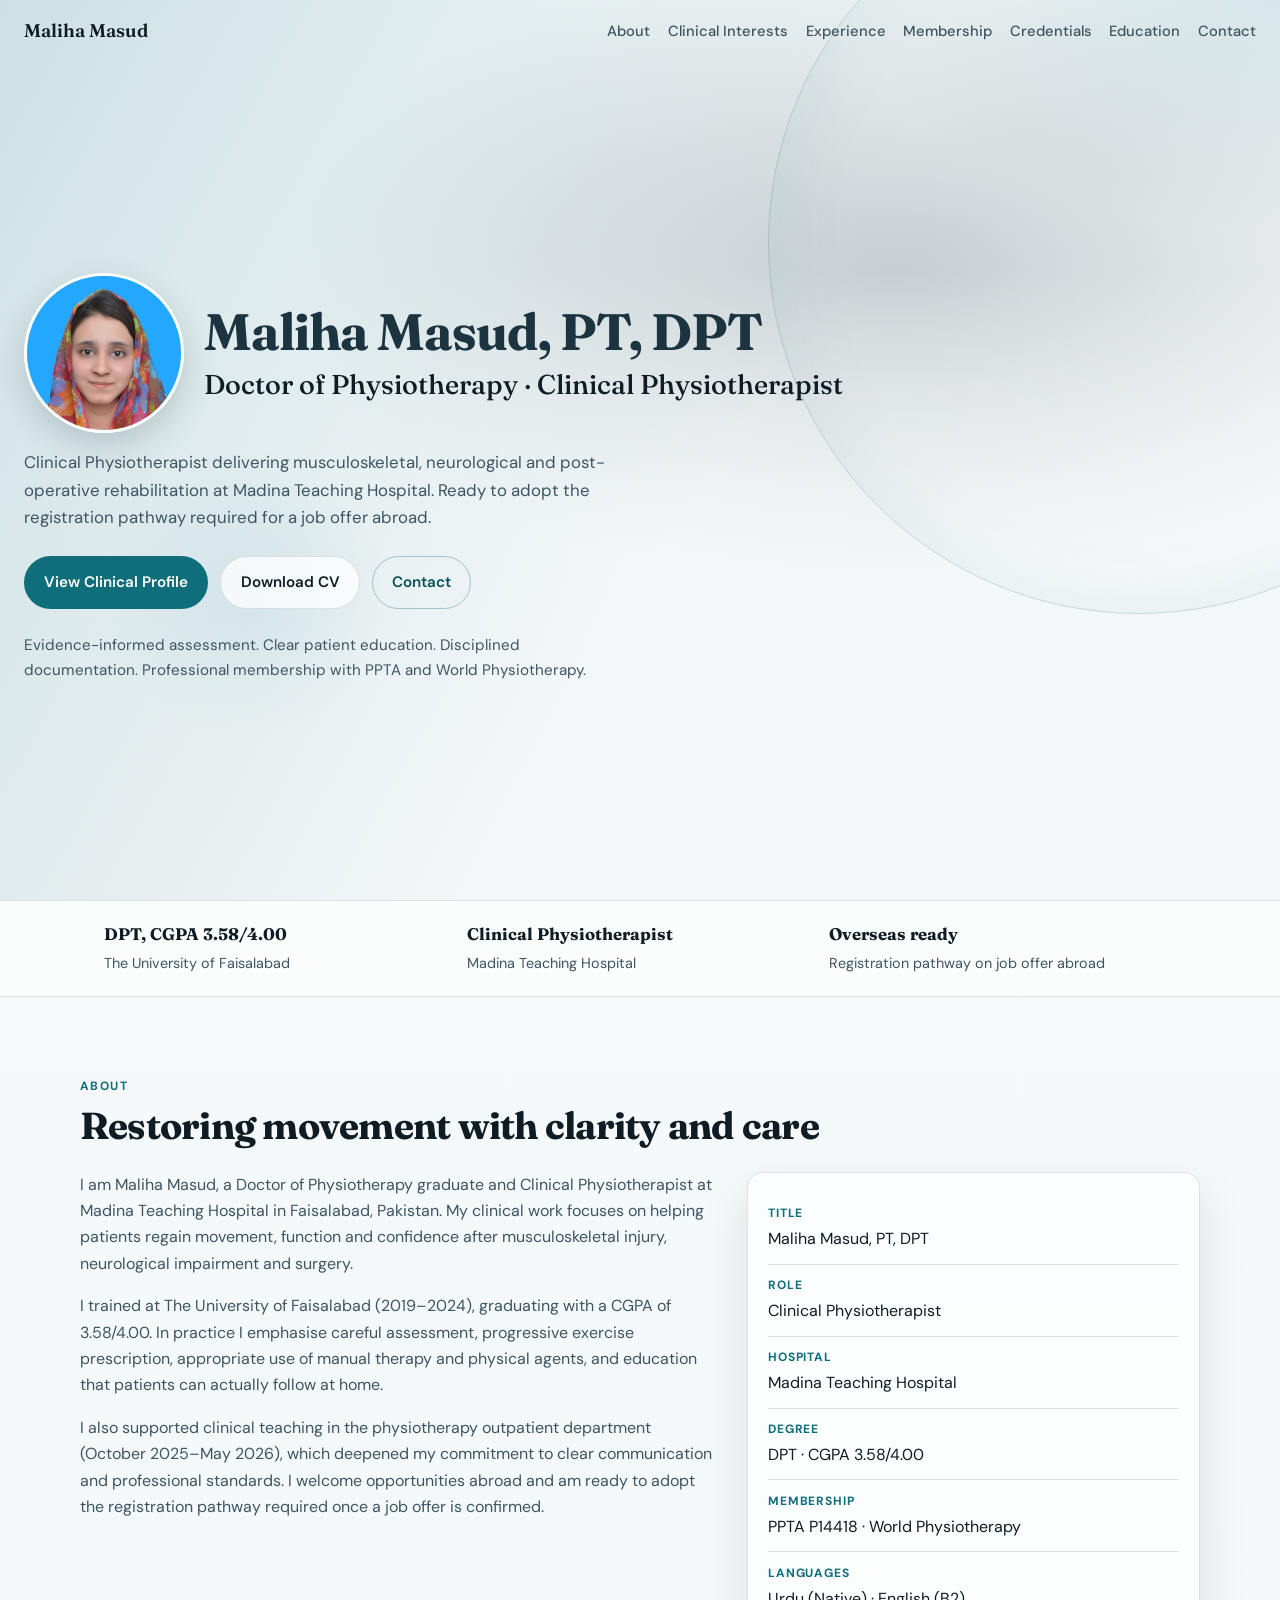
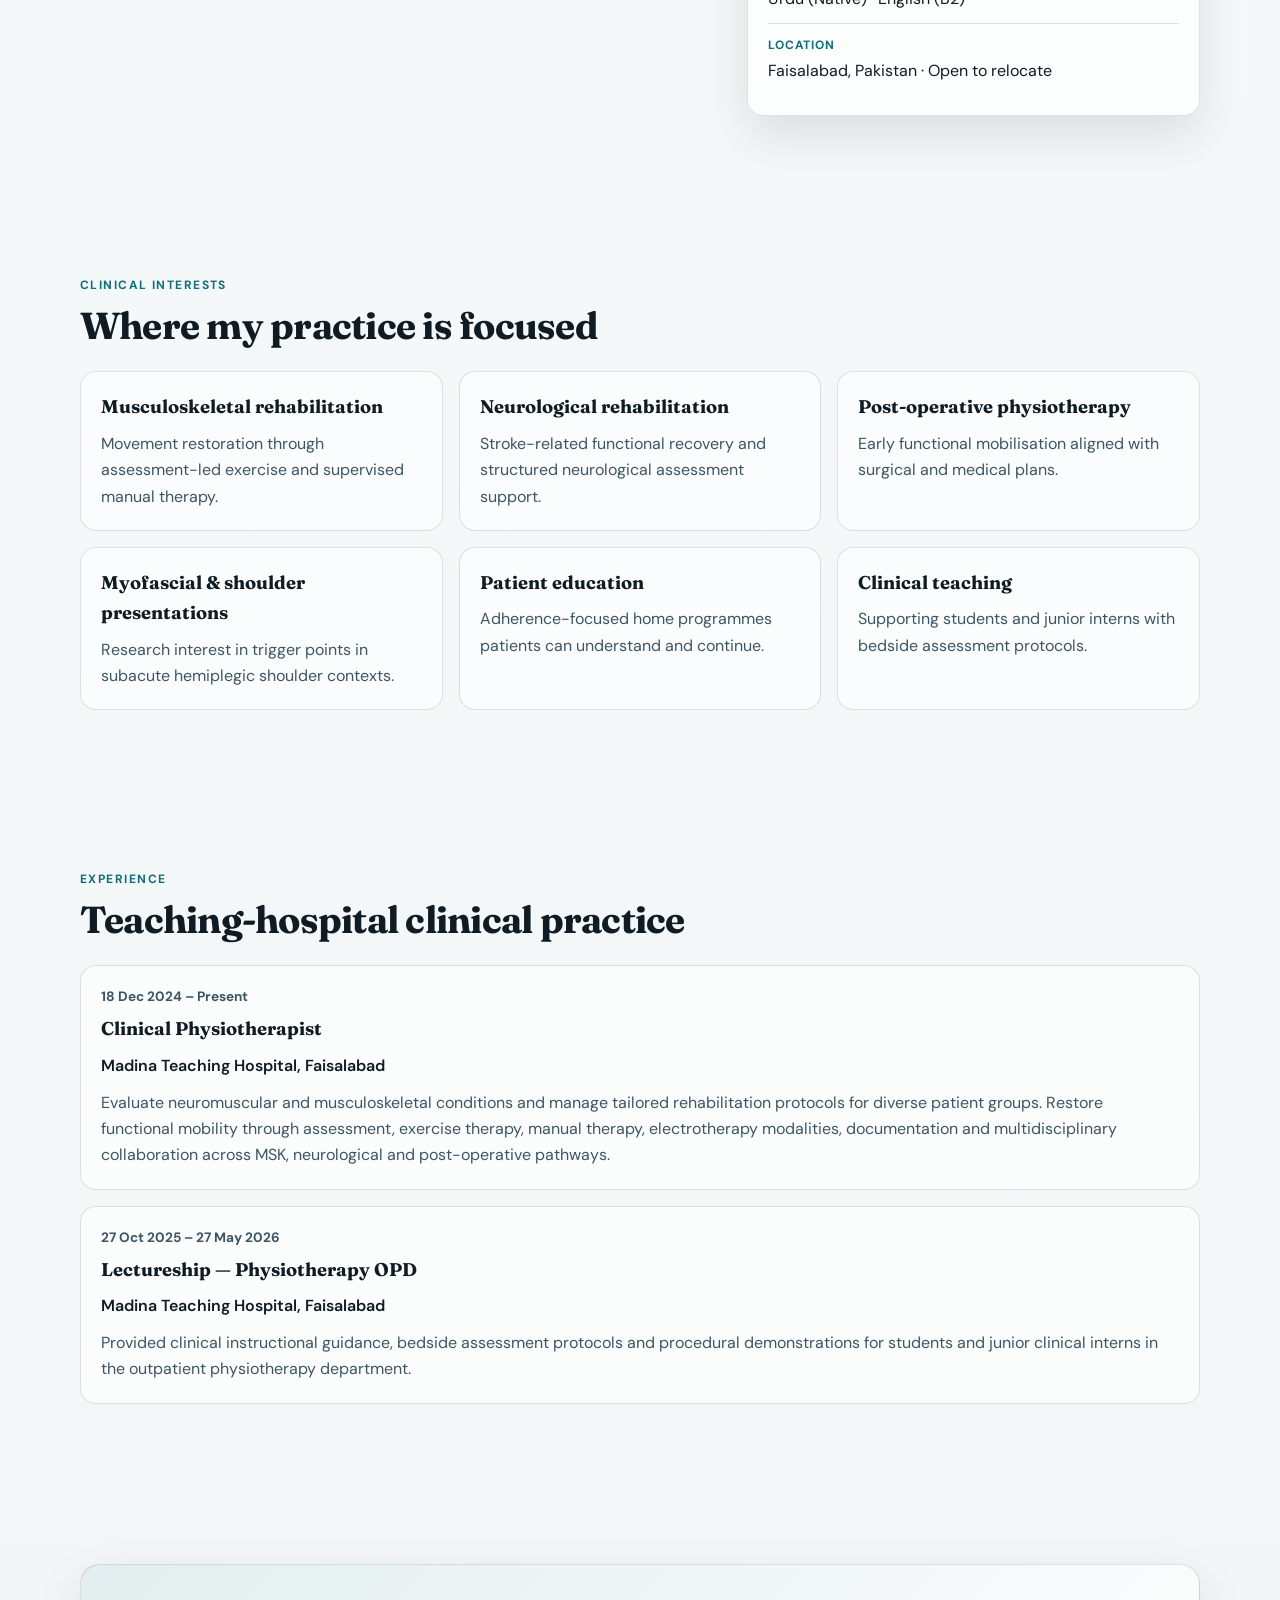
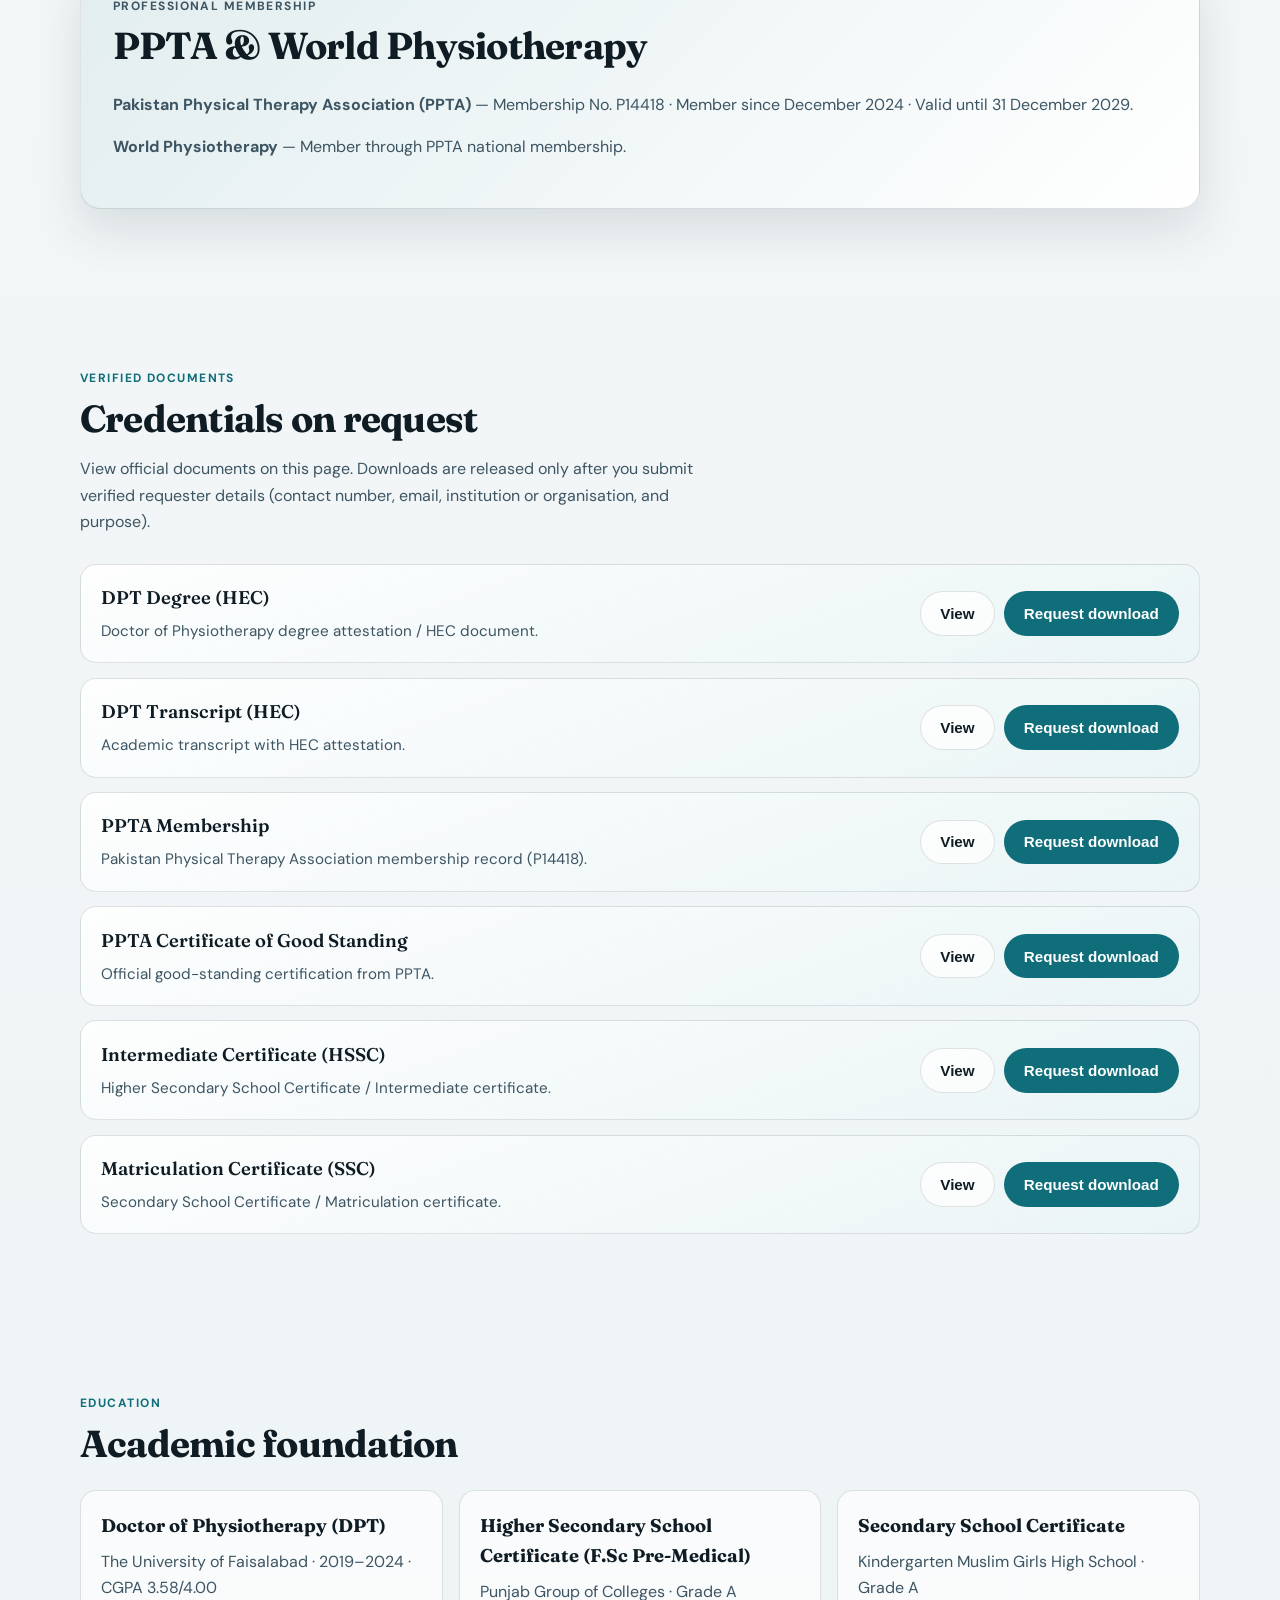
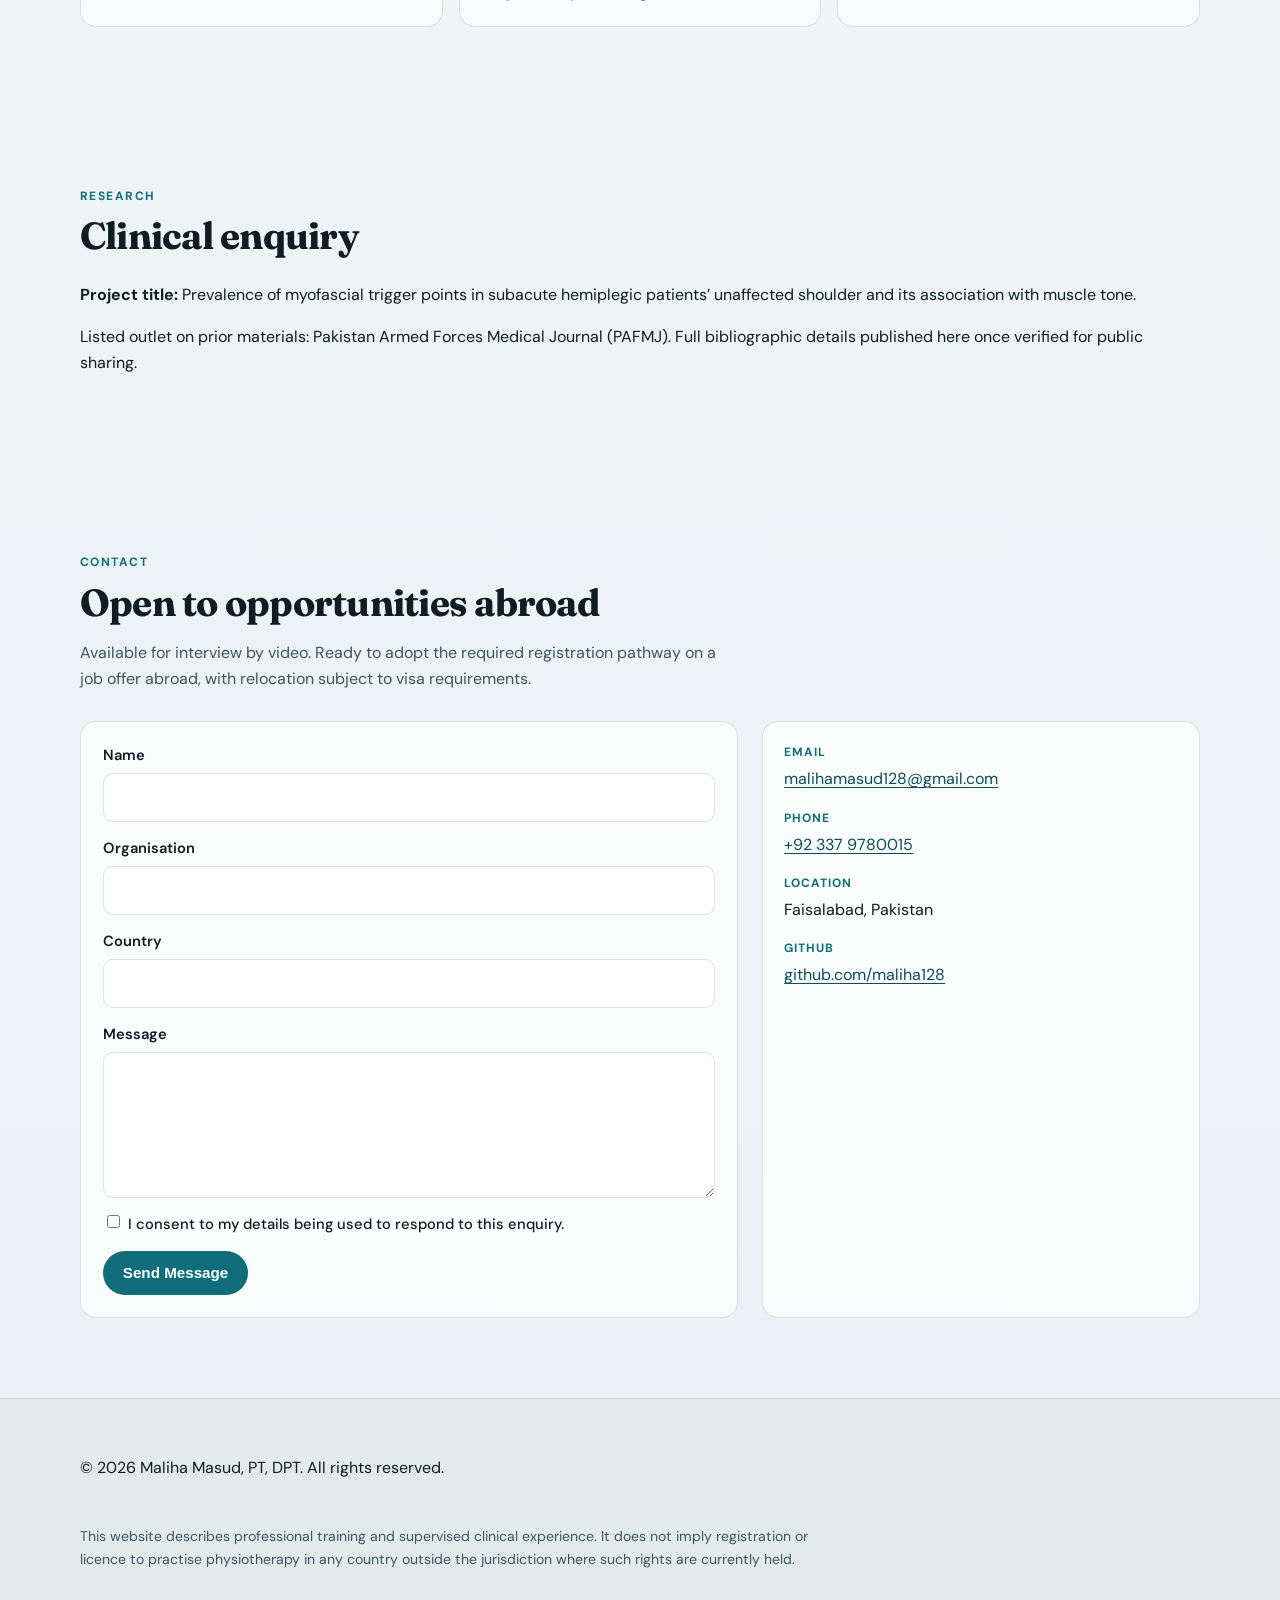
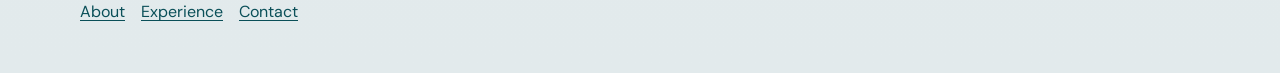
==== commit 9e4fb714: "Improve responsive layout across tablet and phone viewports. Co-authored-by: Cursor <cursoragent@cur" ====
--- a/index.html
+++ b/index.html
@@ -2,7 +2,7 @@
 <html lang="en">
 <head>
   <meta charset="UTF-8" />
-  <meta name="viewport" content="width=device-width, initial-scale=1.0, viewport-fit=cover" />
+  <meta name="viewport" content="width=device-width, initial-scale=1.0, viewport-fit=cover, maximum-scale=5" />
   <title>Maliha Masud, PT, DPT | Doctor of Physiotherapy</title>
   <meta name="description" content="Maliha Masud, Doctor of Physiotherapy (CGPA 3.58/4.00). Clinical Physiotherapist at Madina Teaching Hospital. MSK, neurological and post-operative rehabilitation. Ready to adopt the required registration pathway on a job offer abroad." />
   <link rel="preconnect" href="https://fonts.googleapis.com" />
--- a/styles.css
+++ b/styles.css
@@ -129,10 +129,10 @@
 
 .hero {
   position: relative;
-  min-height: 100vh;
-  display: grid;
-  align-items: end;
-  padding: 7.5rem 1.5rem 4rem;
+  min-height: 100svh;
+  display: grid;
+  align-items: center;
+  padding: 6.5rem 1.5rem 3rem;
   overflow: hidden;
 }
 
@@ -501,7 +501,7 @@
   z-index: 80;
   display: grid;
   place-items: center;
-  padding: 1rem;
+  padding: max(1rem, env(safe-area-inset-top)) max(1rem, env(safe-area-inset-right)) max(1rem, env(safe-area-inset-bottom)) max(1rem, env(safe-area-inset-left));
 }
 
 .modal-backdrop {
@@ -724,29 +724,7 @@
   50% { transform: scale(1.08); opacity: 1; }
 }
 
-@media (max-width: 900px) {
-  .credential-card {
-    flex-direction: column;
-    align-items: flex-start;
-  }
-
-  .credential-actions {
-    width: 100%;
-  }
-
-  .credential-actions .btn {
-    flex: 1 1 auto;
-    text-align: center;
-  }
-
-  .site-header {
-    padding: 0.85rem 1rem;
-  }
-
-  .logo {
-    font-size: 1.05rem;
-  }
-
+@media (max-width: 1100px) {
   .nav-toggle {
     display: inline-block;
   }
@@ -779,11 +757,44 @@
   .nav a:active {
     background: rgba(15, 110, 122, 0.08);
   }
+}
+
+@media (max-width: 900px) {
+  .credential-card {
+    flex-direction: column;
+    align-items: flex-start;
+  }
+
+  .credential-actions {
+    width: 100%;
+  }
+
+  .credential-actions .btn {
+    flex: 1 1 auto;
+    text-align: center;
+  }
+
+  .site-header {
+    padding: 0.85rem 1rem;
+  }
+
+  .logo {
+    font-size: 1.05rem;
+  }
 
   .hero {
     min-height: auto;
     padding: 5.5rem 1rem 2.5rem;
     align-items: start;
+  }
+
+  .modal-panel,
+  .modal-panel-wide {
+    width: 100%;
+  }
+
+  .credential-frame {
+    height: min(55vh, 480px);
   }
 
   .hero-identity {
